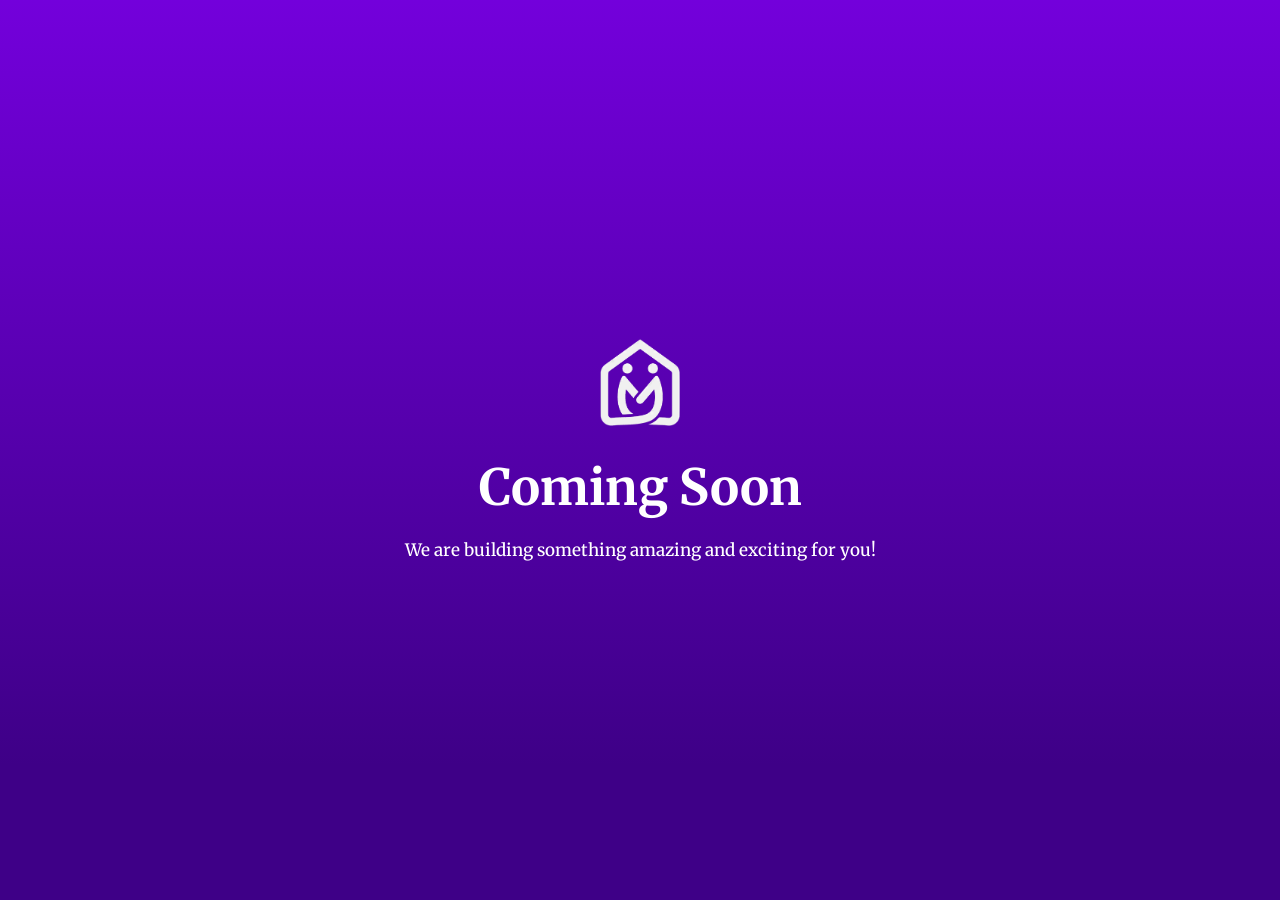
==== index.html @ fd74dfb8 "feat: initial commit" ====
<!DOCTYPE html>
<html lang="en">
  <head>
    <meta charset="UTF-8" />
    <meta name="viewport" content="width=device-width, initial-scale=1.0" />
    <title>KeeWe</title>
    <link rel="preconnect" href="https://fonts.googleapis.com" />
    <link rel="preconnect" href="https://fonts.gstatic.com" crossorigin />
    <link
      href="https://fonts.googleapis.com/css2?family=Merriweather:ital,wght@0,300;0,400;0,700;0,900;1,300;1,400;1,700;1,900&display=swap"
      rel="stylesheet"
    />
    <style>
      html,
      body {
        margin: 0;
        padding: 0;
      }
      img {
        max-width: 100%;
      }
      h1,
      h2,
      h3,
      h4,
      h5,
      h6 {
        font-family: "Merriweather", serif;
        font-weight: 700;
        font-style: normal;
        margin: 0;
        padding: 0;
      }
      p {
        font-family: "Merriweather", serif;
        font-weight: 500;
        font-style: normal;
        margin: 0;
        padding: 0;
        font-size: 17px;
      }
      .container {
        height: 100vh;
        width: 100%;
        justify-content: center;
        align-items: center;
        display: flex;
        color: #fff;
        background: rgb(122, 0, 230);
        background: rgb(122, 0, 230);
        background: linear-gradient(
          180deg,
          rgba(122, 0, 230, 1) -11%,
          rgba(62, 0, 135, 1) 85%
        );
      }
      .inner {
        justify-content: center;
        align-items: center;
        display: flex;
        flex-direction: column;
      }

      .logo {
        display: flex;
        align-items: center;
        width: 80px;
        margin-bottom: 10px;
      }

      .headline {
        font-size: 50px;
        padding-top: 20px;
        padding-bottom: 20px;
      }
    </style>
  </head>
  <body>
    <div class="container">
      <div class="inner">
        <div class="logo">
          <img src="logo.png" alt="KeeWe" />
        </div>
        <h3 class="headline">Coming Soon</h3>
        <p class="intro">
          We are building something amazing and exciting for you!
        </p>
      </div>
    </div>
  </body>
</html>
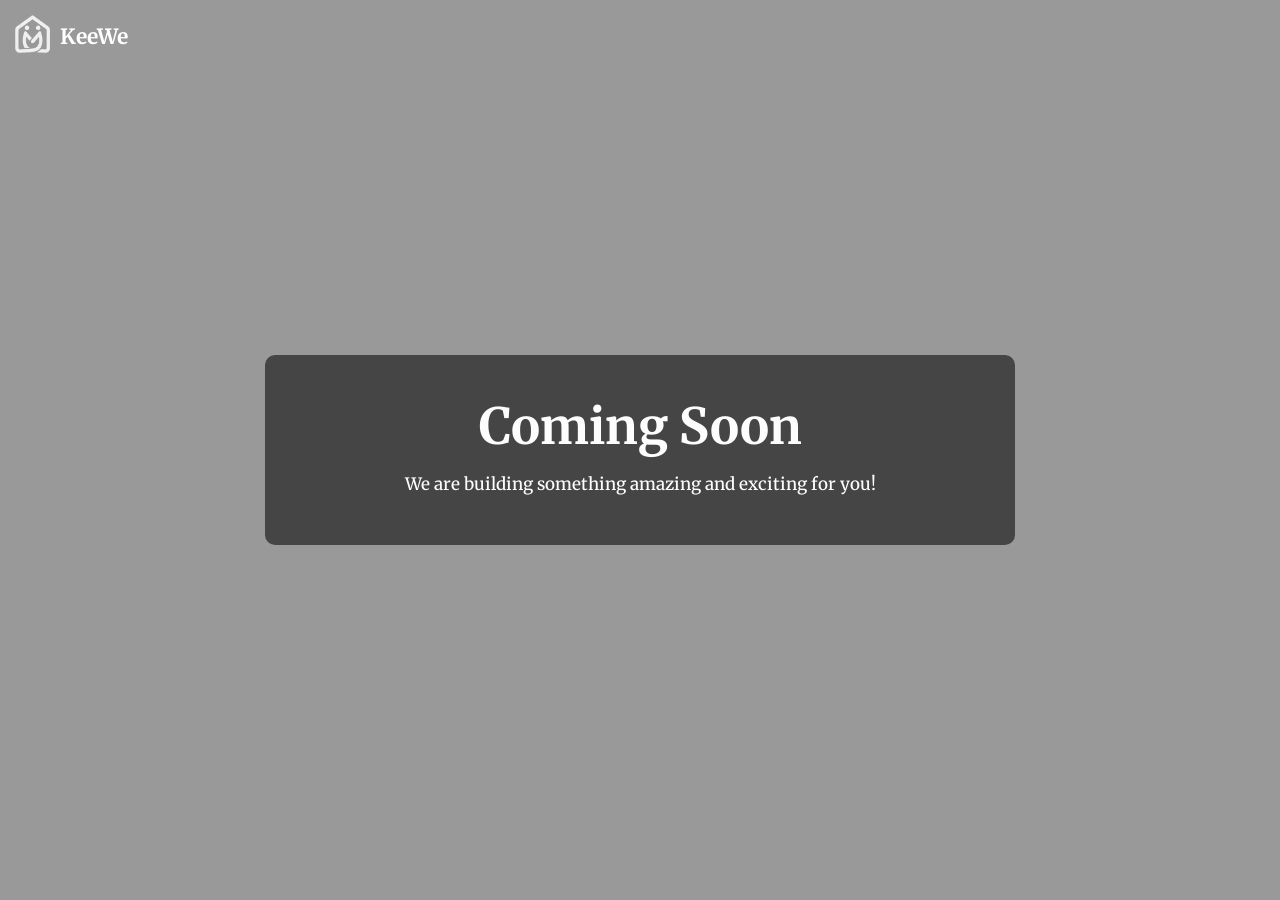
==== commit a34dc71d: "feat: add background" ====
--- a/index.html
+++ b/index.html
@@ -4,6 +4,7 @@
     <meta charset="UTF-8" />
     <meta name="viewport" content="width=device-width, initial-scale=1.0" />
     <title>KeeWe</title>
+    <link rel="shortcut icon" type="image/x-icon" href="./assets/favicon.ico" />
     <link rel="preconnect" href="https://fonts.googleapis.com" />
     <link rel="preconnect" href="https://fonts.gstatic.com" crossorigin />
     <link
@@ -11,6 +12,11 @@
       rel="stylesheet"
     />
     <style>
+      *,
+      *::after,
+      *::before {
+        box-sizing: border-box;
+      }
       html,
       body {
         margin: 0;
@@ -35,57 +41,121 @@
         font-family: "Merriweather", serif;
         font-weight: 500;
         font-style: normal;
-        margin: 0;
+        margin: 10px 0;
         padding: 0;
         font-size: 17px;
       }
+      .bg-video-container,
+      .bg-overlay {
+        position: fixed;
+        right: 0;
+        bottom: 0;
+        min-width: 100%;
+        min-height: 100%;
+        width: auto;
+        height: auto;
+        z-index: -1;
+        overflow: hidden;
+      }
+      .bg-overlay {
+        z-index: 1;
+        background-color: rgba(0, 0, 0, 0.4);
+      }
+      .bg-video {
+        position: absolute;
+        left: 50%;
+        top: 50%;
+        transform: translate(-50%, -50%);
+        right: 0;
+        bottom: 0;
+        min-width: 100%;
+        min-height: 100%;
+        width: auto;
+        height: auto;
+      }
+      .content {
+        position: absolute;
+        top: 50%;
+        left: 50%;
+        transform: translate(-50%, -50%);
+        color: #fdfdfd;
+        z-index: 2;
+        text-align: center;
+        background-color: rgba(0, 0, 0, 0.55);
+        border-radius: 10px;
+        width: 750px;
+        max-width: 90%;
+        padding: 20px;
+      }
+      .headline {
+        font-size: 50px;
+        margin-bottom: 15px;
+      }
+      .intro {
+        text-align: center;
+      }
+
+      .header {
+        position: relative;
+        z-index: 9999;
+        padding: 15px;
+        max-width: 1280px;
+        margin: 0 auto;
+      }
+
       .container {
-        height: 100vh;
-        width: 100%;
+        display: flex;
         justify-content: center;
-        align-items: center;
-        display: flex;
-        color: #fff;
-        background: rgb(122, 0, 230);
-        background: rgb(122, 0, 230);
-        background: linear-gradient(
-          180deg,
-          rgba(122, 0, 230, 1) -11%,
-          rgba(62, 0, 135, 1) 85%
-        );
-      }
-      .inner {
-        justify-content: center;
-        align-items: center;
-        display: flex;
-        flex-direction: column;
       }
 
       .logo {
         display: flex;
         align-items: center;
-        width: 80px;
-        margin-bottom: 10px;
       }
 
-      .headline {
-        font-size: 50px;
-        padding-top: 20px;
-        padding-bottom: 20px;
+      .logo-img {
+        width: 35px;
+      }
+
+      .logo-txt {
+        color: #fff;
+        padding: 5px 0 0 10px;
+        font-size: 21px;
+      }
+
+      @media screen and (min-width: 992px) {
+        .container {
+          justify-content: flex-start;
+        }
+
+        .content {
+          padding-top: 40px;
+          padding-bottom: 40px;
+        }
       }
     </style>
   </head>
   <body>
-    <div class="container">
-      <div class="inner">
+    <div class="bg-video-container">
+      <video autoplay muted loop class="bg-video">
+        <source src="./assets/bgvideo.mp4" type="video/mp4" />
+        Your browser does not support the video tag.
+      </video>
+    </div>
+    <div class="bg-overlay"></div>
+    <header class="header">
+      <div class="container">
         <div class="logo">
-          <img src="logo.png" alt="KeeWe" />
+          <img src="./assets/logo.png" alt="KeeWe" class="logo-img" />
+          <h2 class="logo-txt">KeeWe</h2>
         </div>
-        <h3 class="headline">Coming Soon</h3>
-        <p class="intro">
-          We are building something amazing and exciting for you!
-        </p>
       </div>
+    </header>
+    <div class="content">
+      <h3 class="headline">Coming Soon</h3>
+      <p class="intro">
+        We are building something amazing and exciting for you!
+      </p>
     </div>
   </body>
 </html>
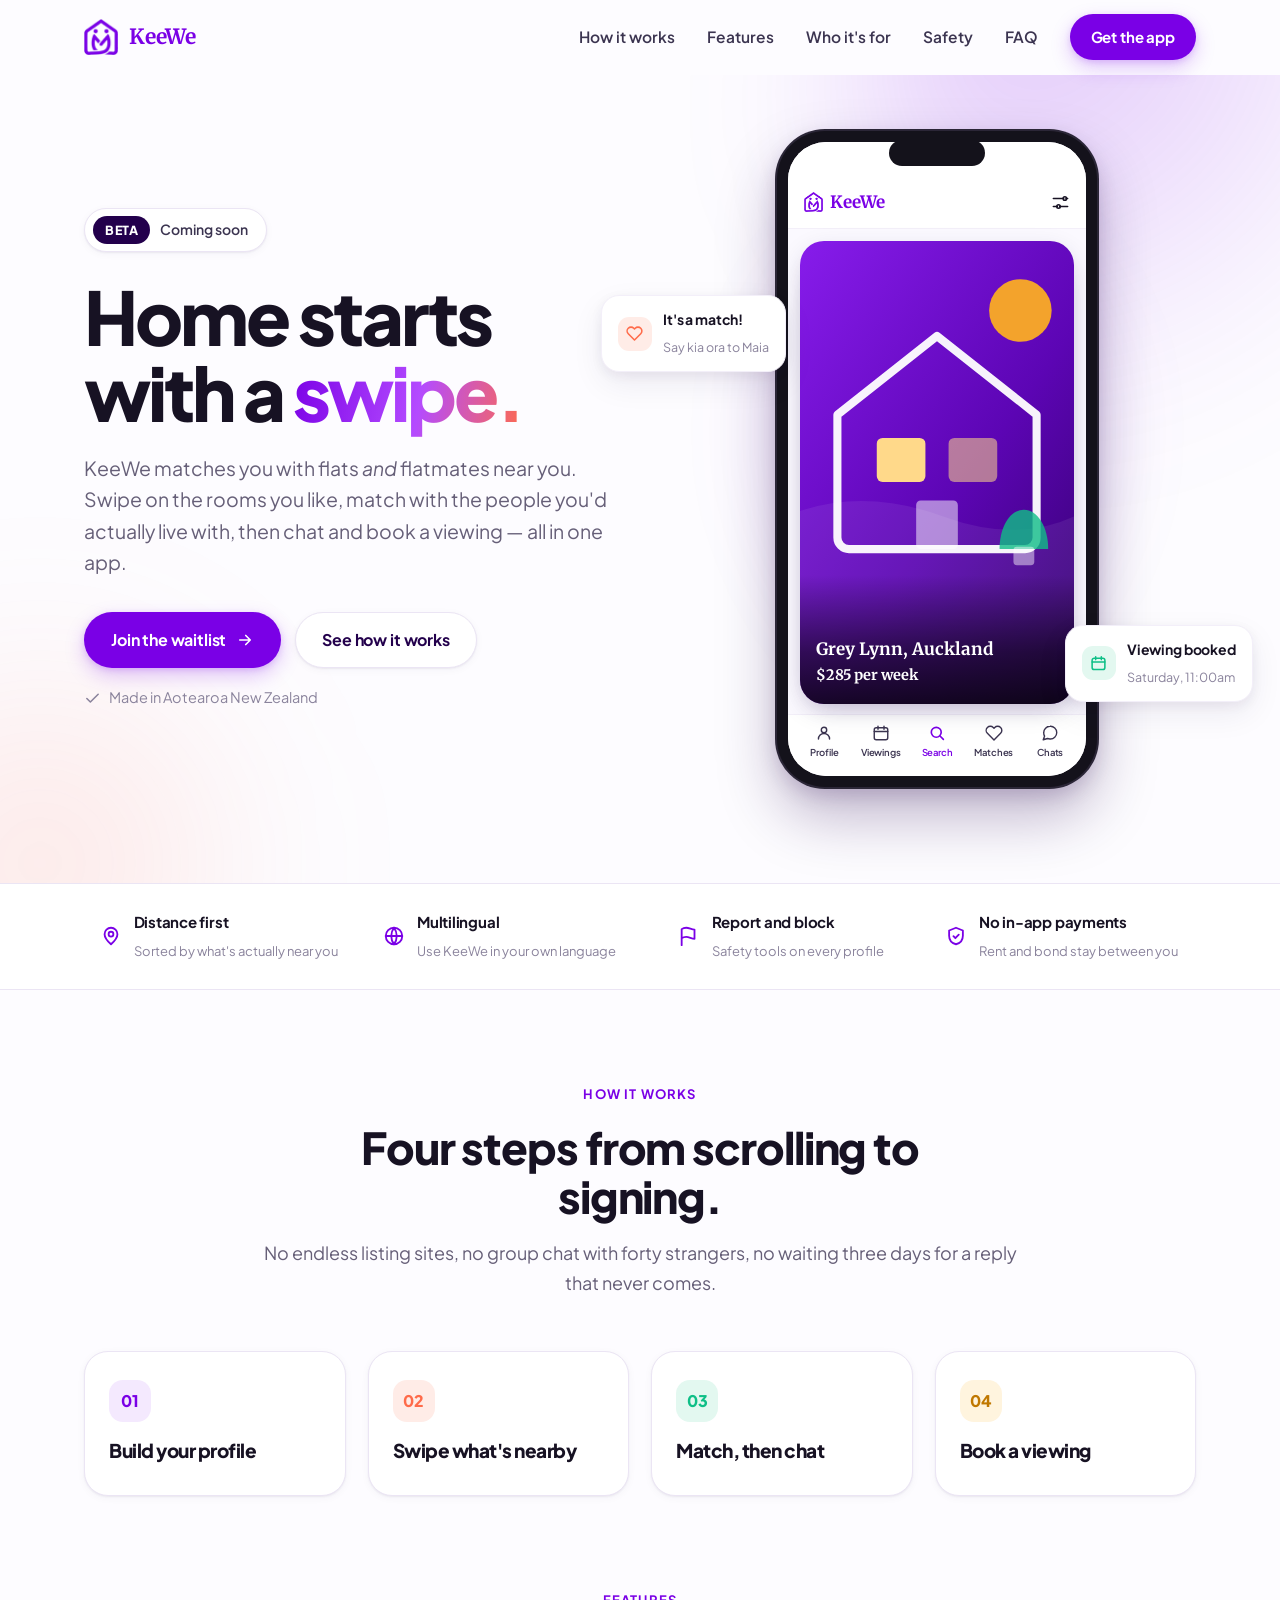
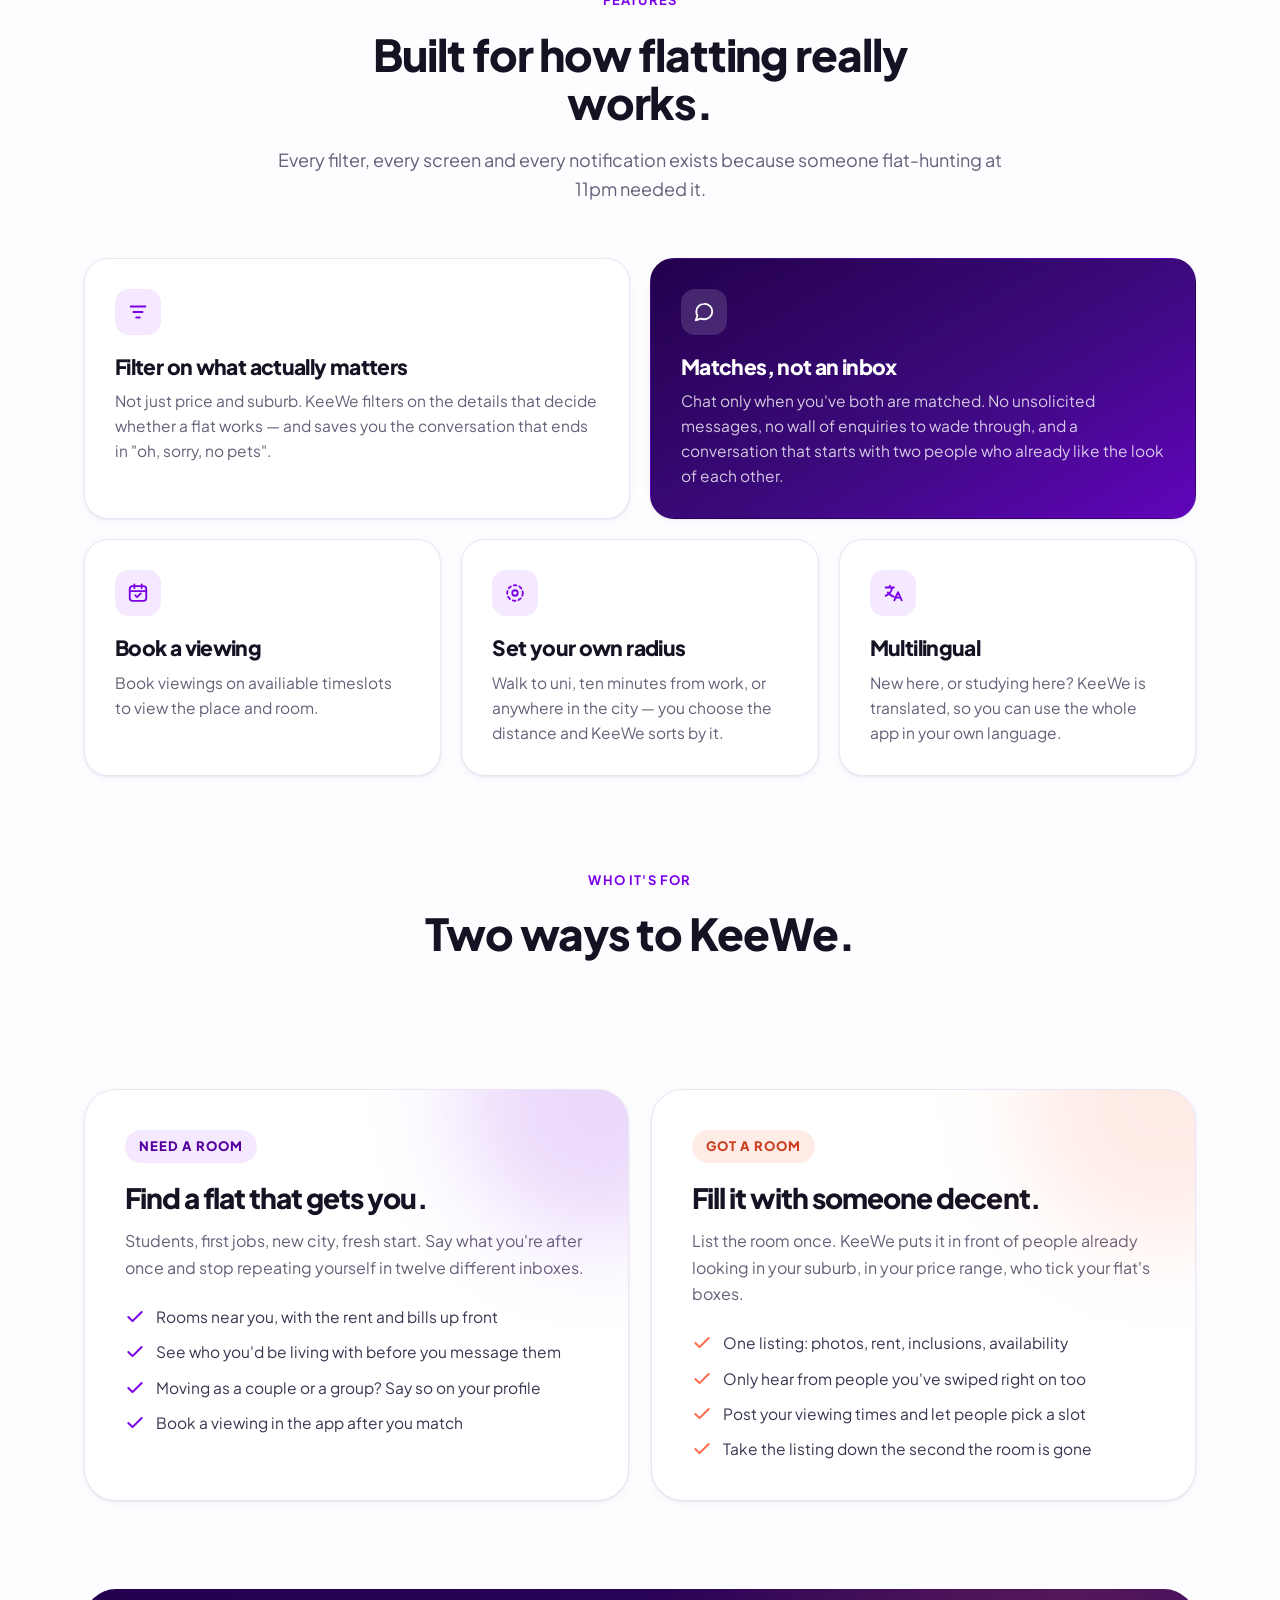
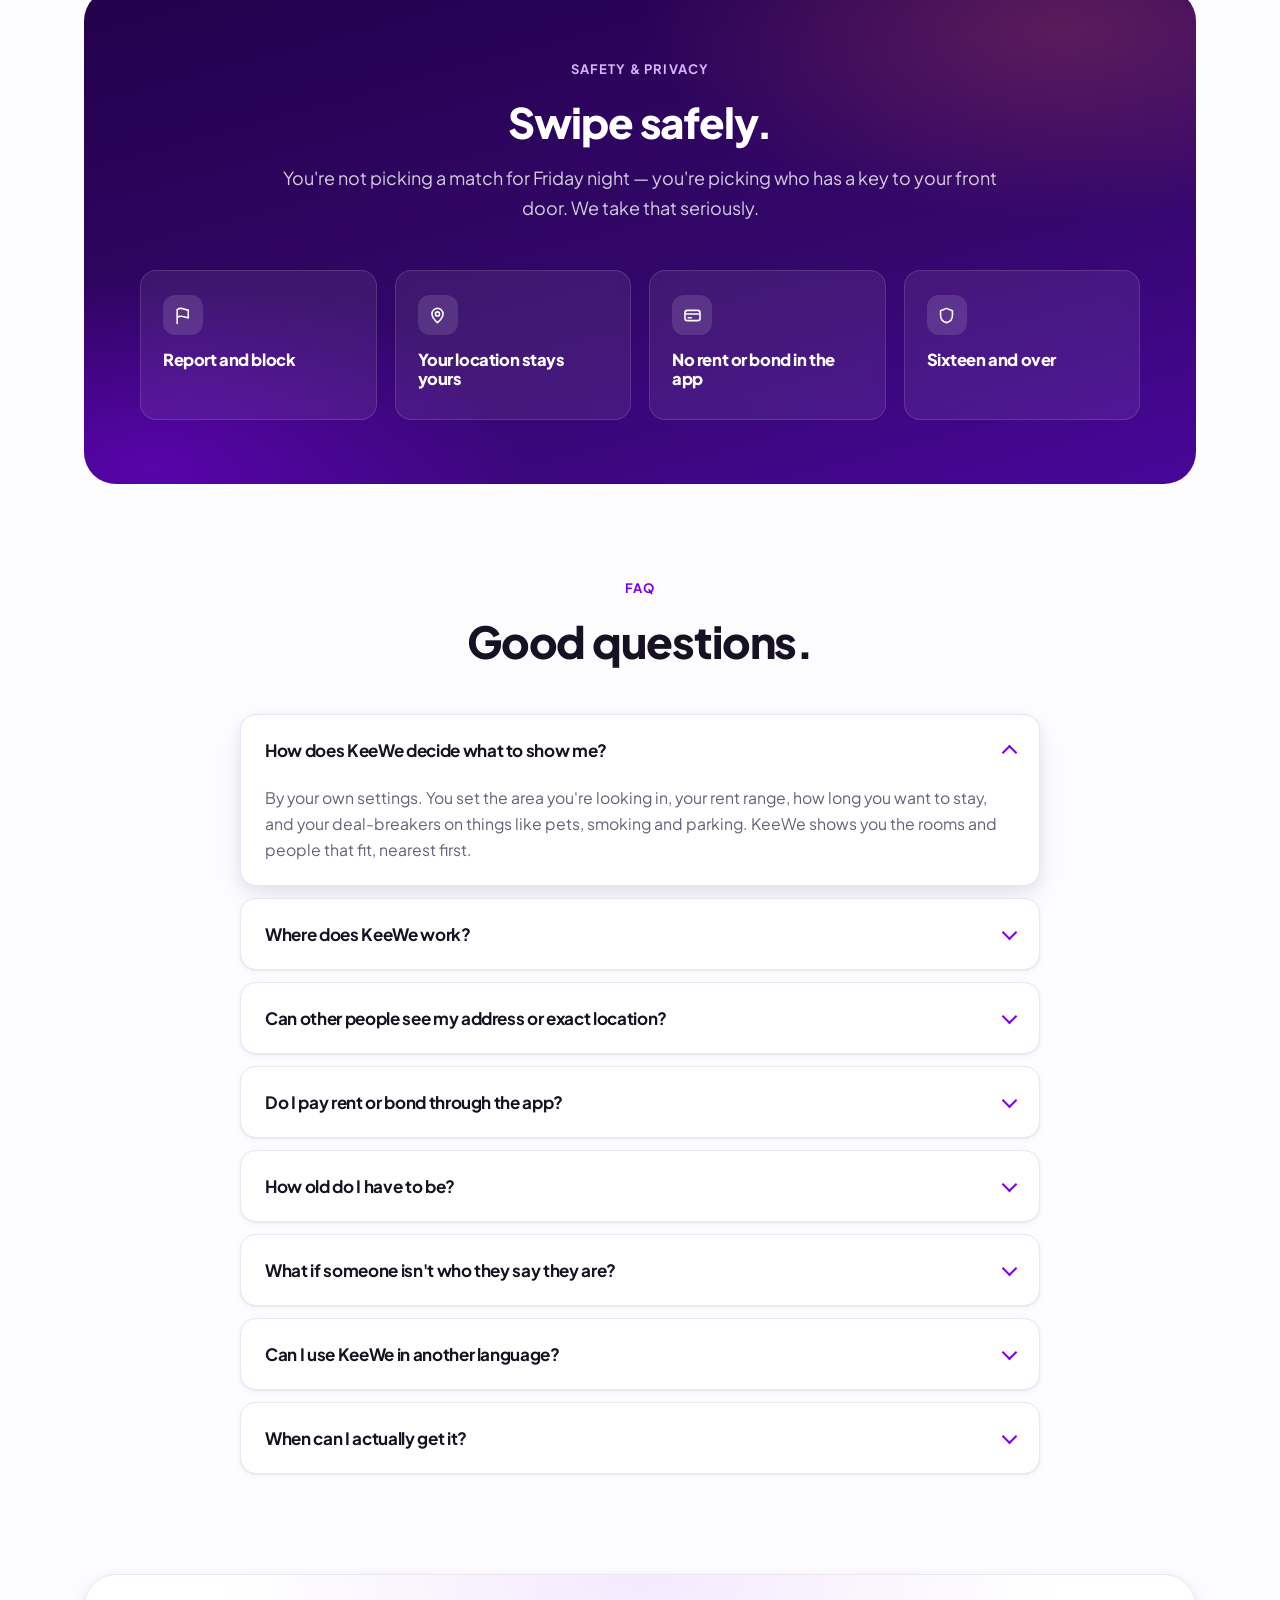
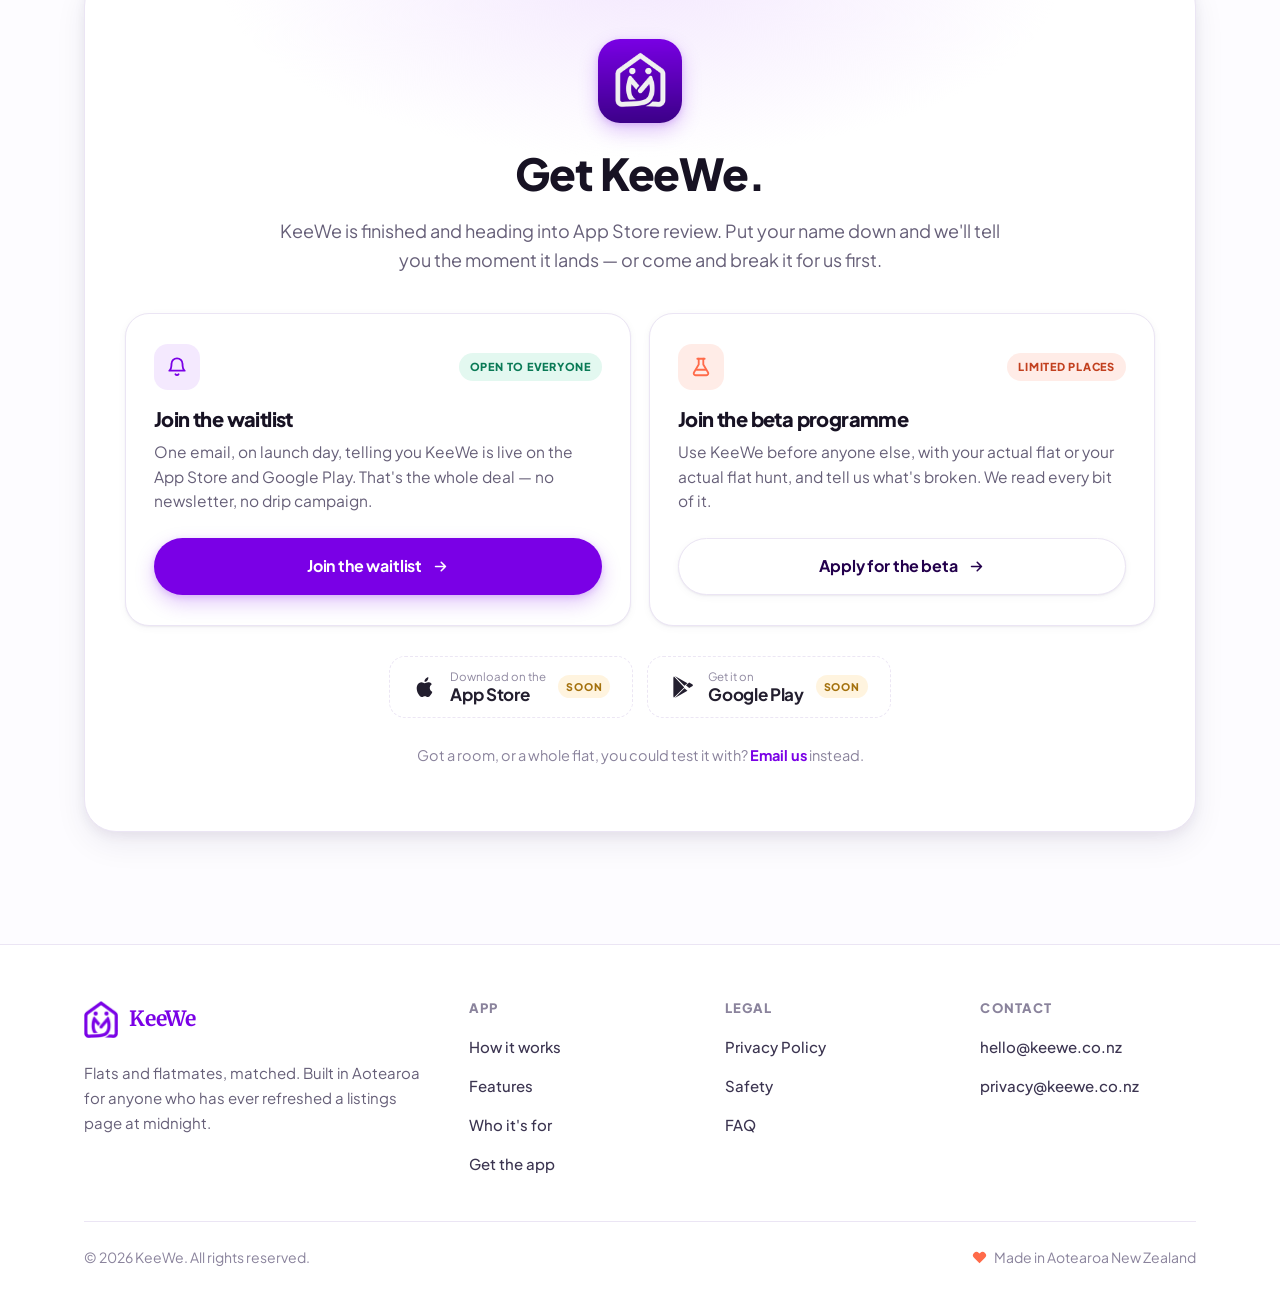
==== commit 1c36b9e2: "feat: add pages" ====
--- a/index.html
+++ b/index.html
@@ -2,160 +2,769 @@
 <html lang="en">
   <head>
     <meta charset="UTF-8" />
-    <meta name="viewport" content="width=device-width, initial-scale=1.0" />
-    <title>KeeWe</title>
+    <meta name="viewport" content="width=device-width, initial-scale=1" />
+    <title>KeeWe — Find your flat and your flatmates</title>
+    <meta
+      name="description"
+      content="KeeWe matches you with flats and flatmates near you in Aotearoa. Swipe on rooms and people, match, chat and book a viewing — all in one app."
+    />
+    <meta name="theme-color" content="#7a00e6" />
+    <link rel="canonical" href="https://www.keewe.co.nz/" />
+
+    <!-- ==========================================================
+         LINKS TO SWAP WHEN THE APP GOES LIVE
+         1. Waitlist form — search this file for  WAITLIST-FORM
+         2. Beta form     — search this file for  BETA-FORM
+         3. App Store     — search this file for  APPSTORE-LINK
+         4. Google Play   — search this file for  PLAYSTORE-LINK
+         ========================================================== -->
+
+    <meta property="og:type" content="website" />
+    <meta property="og:site_name" content="KeeWe" />
+    <meta property="og:title" content="KeeWe — Find your flat and your flatmates" />
+    <meta
+      property="og:description"
+      content="Swipe on rooms and people near you, match, chat and book a viewing. Flatting, without the group-chat chaos."
+    />
+    <meta property="og:url" content="https://www.keewe.co.nz/" />
+    <meta property="og:image" content="https://www.keewe.co.nz/assets/app-icon.png" />
+    <meta name="twitter:card" content="summary_large_image" />
+
     <link rel="shortcut icon" type="image/x-icon" href="./assets/favicon.ico" />
+    <link rel="apple-touch-icon" href="./assets/app-icon.png" />
+
     <link rel="preconnect" href="https://fonts.googleapis.com" />
     <link rel="preconnect" href="https://fonts.gstatic.com" crossorigin />
     <link
-      href="https://fonts.googleapis.com/css2?family=Merriweather:ital,wght@0,300;0,400;0,700;0,900;1,300;1,400;1,700;1,900&display=swap"
+      href="https://fonts.googleapis.com/css2?family=Merriweather:wght@700&family=Plus+Jakarta+Sans:wght@400;500;600;700;800&display=swap"
       rel="stylesheet"
     />
-    <style>
-      *,
-      *::after,
-      *::before {
-        box-sizing: border-box;
+    <link rel="stylesheet" href="./assets/site.css" />
+
+    <script type="application/ld+json">
+      {
+        "@context": "https://schema.org",
+        "@type": "MobileApplication",
+        "name": "KeeWe",
+        "applicationCategory": "LifestyleApplication",
+        "operatingSystem": "iOS, Android",
+        "url": "https://www.keewe.co.nz/",
+        "description": "KeeWe matches you with flats and flatmates near you in Aotearoa. Swipe on rooms and people, match, chat and book a viewing."
       }
-      html,
-      body {
-        margin: 0;
-        padding: 0;
-      }
-      img {
-        max-width: 100%;
-      }
-      h1,
-      h2,
-      h3,
-      h4,
-      h5,
-      h6 {
-        font-family: "Merriweather", serif;
-        font-weight: 700;
-        font-style: normal;
-        margin: 0;
-        padding: 0;
-      }
-      p {
-        font-family: "Merriweather", serif;
-        font-weight: 500;
-        font-style: normal;
-        margin: 10px 0;
-        padding: 0;
-        font-size: 17px;
-      }
-      .bg-video-container,
-      .bg-overlay {
-        position: fixed;
-        right: 0;
-        bottom: 0;
-        min-width: 100%;
-        min-height: 100%;
-        width: auto;
-        height: auto;
-        z-index: -1;
-        overflow: hidden;
-      }
-      .bg-overlay {
-        z-index: 1;
-        background-color: rgba(0, 0, 0, 0.4);
-      }
-      .bg-video {
-        position: absolute;
-        left: 50%;
-        top: 50%;
-        transform: translate(-50%, -50%);
-        right: 0;
-        bottom: 0;
-        min-width: 100%;
-        min-height: 100%;
-        width: auto;
-        height: auto;
-      }
-      .content {
-        position: absolute;
-        top: 50%;
-        left: 50%;
-        transform: translate(-50%, -50%);
-        color: #fdfdfd;
-        z-index: 2;
-        text-align: center;
-        background-color: rgba(0, 0, 0, 0.55);
-        border-radius: 10px;
-        width: 750px;
-        max-width: 90%;
-        padding: 20px;
-      }
-      .headline {
-        font-size: 50px;
-        margin-bottom: 15px;
-      }
-      .intro {
-        text-align: center;
-      }
-
-      .header {
-        position: relative;
-        z-index: 9999;
-        padding: 15px;
-        max-width: 1280px;
-        margin: 0 auto;
-      }
-
-      .container {
-        display: flex;
-        justify-content: center;
-      }
-
-      .logo {
-        display: flex;
-        align-items: center;
-      }
-
-      .logo-img {
-        width: 35px;
-      }
-
-      .logo-txt {
-        color: #fff;
-        padding: 5px 0 0 10px;
-        font-size: 21px;
-      }
-
-      @media screen and (min-width: 992px) {
-        .container {
-          justify-content: flex-start;
-        }
-
-        .content {
-          padding-top: 40px;
-          padding-bottom: 40px;
-        }
-      }
-    </style>
+    </script>
   </head>
+
   <body>
-    <div class="bg-video-container">
-      <video autoplay muted loop class="bg-video">
-        <source src="./assets/bgvideo.mp4" type="video/mp4" />
-        Your browser does not support the video tag.
-      </video>
-    </div>
-    <div class="bg-overlay"></div>
-    <header class="header">
-      <div class="container">
-        <div class="logo">
-          <img src="./assets/logo.png" alt="KeeWe" class="logo-img" />
-          <h2 class="logo-txt">KeeWe</h2>
-        </div>
+    <a class="skip" href="#main">Skip to content</a>
+
+    <!-- ================= header ================= -->
+    <header class="site-header">
+      <div class="wrap nav">
+        <a class="brand" href="./">
+          <img src="./assets/logo-mark.png" alt="" width="34" />
+          KeeWe
+        </a>
+
+        <ul class="nav-links">
+          <li><a href="#how">How it works</a></li>
+          <li><a href="#features">Features</a></li>
+          <li><a href="#who">Who it's for</a></li>
+          <li><a href="#safety">Safety</a></li>
+          <li><a href="#faq">FAQ</a></li>
+        </ul>
+
+        <div class="nav-cta">
+          <a class="btn btn-primary btn-sm" href="#get-the-app">Get the app</a>
+        </div>
+
+        <button class="burger" type="button" aria-label="Menu" aria-expanded="false">
+          <span></span>
+        </button>
       </div>
     </header>
-    <div class="content">
-      <h3 class="headline">Coming Soon</h3>
-      <p class="intro">
-        We are building something amazing and exciting for you!
-      </p>
-    </div>
+
+    <main id="main">
+      <!-- ================= hero ================= -->
+      <section class="hero">
+        <div class="wrap hero-grid">
+          <div class="hero-copy">
+            <div class="pill-note reveal">
+              <b>Beta</b>
+              <!-- <span>Now testing across Aotearoa</span> -->
+               <span>Coming soon</span>
+            </div>
+
+            <h1 class="reveal" data-delay="60">
+              Home starts<br />with a <span class="accent">swipe.</span>
+            </h1>
+
+            <p class="hero-sub reveal" data-delay="120">
+              KeeWe matches you with flats <em>and</em> flatmates near you. Swipe on the rooms you
+              like, match with the people you'd actually live with, then chat and book a viewing —
+              all in one app.
+            </p>
+
+            <div class="hero-cta reveal" data-delay="180">
+              <a class="btn btn-primary" href="#get-the-app">
+                Join the waitlist
+                <svg viewBox="0 0 24 24" fill="none" stroke="currentColor" stroke-width="2.2" stroke-linecap="round" stroke-linejoin="round" width="18" height="18" aria-hidden="true"><path d="M5 12h14M13 6l6 6-6 6"/></svg>
+              </a>
+              <a class="btn btn-ghost" href="#how">See how it works</a>
+            </div>
+
+            <p class="hero-fine reveal" data-delay="240">
+              <svg viewBox="0 0 24 24" fill="none" stroke="currentColor" stroke-width="2.2" stroke-linecap="round" stroke-linejoin="round" width="17" height="17" aria-hidden="true"><path d="M20 6 9 17l-5-5"/></svg>
+              Made in Aotearoa New Zealand
+            </p>
+          </div>
+
+          <!-- ---------- phone mockup ---------- -->
+          <div class="phone-stage reveal" data-delay="140">
+            <div class="phone-glow" aria-hidden="true"></div>
+
+            <div class="float-card fc-match" aria-hidden="true">
+              <div class="fc-ico">
+                <svg viewBox="0 0 24 24" fill="none" stroke="currentColor" stroke-width="2.2" stroke-linecap="round" stroke-linejoin="round"><path d="M20.8 4.6a5.5 5.5 0 0 0-7.8 0L12 5.7l-1-1.1a5.5 5.5 0 1 0-7.8 7.8l8.8 8.8 8.8-8.8a5.5 5.5 0 0 0 0-7.8z"/></svg>
+              </div>
+              <div>
+                <strong>It's a match!</strong>
+                <small>Say kia ora to Maia</small>
+              </div>
+            </div>
+
+            <div class="float-card fc-viewing" aria-hidden="true">
+              <div class="fc-ico">
+                <svg viewBox="0 0 24 24" fill="none" stroke="currentColor" stroke-width="2.2" stroke-linecap="round" stroke-linejoin="round"><rect x="3" y="4.5" width="18" height="16" rx="3"/><path d="M8 2.5v4M16 2.5v4M3 10h18"/></svg>
+              </div>
+              <div>
+                <strong>Viewing booked</strong>
+                <small>Saturday, 11:00am</small>
+              </div>
+            </div>
+
+            <div class="phone">
+              <div class="notch" aria-hidden="true"></div>
+              <div class="phone-screen">
+                <div class="app-bar">
+                  <span class="app-title">
+                    <img src="./assets/logo-mark.png" alt="" width="19" />
+                    KeeWe
+                  </span>
+                  <span class="app-bar-action" aria-hidden="true">
+                    <svg viewBox="0 0 24 24" fill="none" stroke="currentColor" stroke-width="2" stroke-linecap="round"><path d="M3 7h13M19 7h2M3 17h5M11 17h10"/><circle cx="17.5" cy="7" r="2.2"/><circle cx="9.5" cy="17" r="2.2"/></svg>
+                  </span>
+                </div>
+
+                <div class="deck">
+                  <!-- card 1 — a room -->
+                  <article class="swipe-card">
+                                          <span class="overlay overlay-yes"><svg viewBox="0 0 24 24" fill="none" stroke="currentColor" stroke-width="2" stroke-linecap="round" stroke-linejoin="round"><path d="M7 21H4.5A1.5 1.5 0 0 1 3 19.5v-8A1.5 1.5 0 0 1 4.5 10H7"/><path d="M7 10.5 12 3a2.4 2.4 0 0 1 2.4 2.4V9h4.3a2 2 0 0 1 2 2.4l-1.3 7A2 2 0 0 1 16.4 20H7z"/></svg>Like</span>
+                      <span class="overlay overlay-no"><svg viewBox="0 0 24 24" fill="none" stroke="currentColor" stroke-width="2" stroke-linecap="round" stroke-linejoin="round"><path d="M17 3h2.5A1.5 1.5 0 0 1 21 4.5v8a1.5 1.5 0 0 1-1.5 1.5H17"/><path d="M17 13.5 12 21a2.4 2.4 0 0 1-2.4-2.4V15H5.3a2 2 0 0 1-2-2.4l1.3-7A2 2 0 0 1 7.6 4H17z"/></svg>Nope</span>
+                    <div class="art">
+                      <svg viewBox="0 0 288 400" preserveAspectRatio="xMidYMid slice" aria-hidden="true">
+                        <defs>
+                          <linearGradient id="g1" x1="0" y1="0" x2="1" y2="1">
+                            <stop offset="0%" stop-color="#8b1ef0"/><stop offset="55%" stop-color="#5c05b4"/><stop offset="100%" stop-color="#2c0060"/>
+                          </linearGradient>
+                        </defs>
+                        <rect width="288" height="400" fill="url(#g1)"/>
+                        <circle cx="216" cy="60" r="27" fill="#ffb020" opacity=".92"/>
+                        <path d="M-10 250 Q62 206 150 238 T300 212V410H-10Z" fill="#ffffff" opacity=".07"/>
+                        <g stroke="#fff" stroke-width="7" fill="none" stroke-linejoin="round" opacity=".95">
+                          <path d="M58 150 144 82l86 68v106a10 10 0 0 1-10 10H68a10 10 0 0 1-10-10z"/>
+                        </g>
+                        <rect x="92" y="170" width="42" height="38" rx="5" fill="#ffd98a"/>
+                        <rect x="154" y="170" width="42" height="38" rx="5" fill="#ffd98a" opacity=".55"/>
+                        <rect x="126" y="224" width="36" height="42" rx="4" fill="#ffffff" opacity=".5"/>
+                        <path d="M198 266c0-19 9-34 21-34s21 15 21 34z" fill="#0fbf87" opacity=".8"/>
+                        <rect x="210" y="264" width="18" height="16" rx="3" fill="#fff" opacity=".45"/>
+                      </svg>
+                      <div class="meta">
+                        <h4>Grey Lynn, Auckland</h4>
+                        <p class="price">$285 per week</p>
+                      </div>
+                    </div>
+                  </article>
+
+                  <!-- card 2 — a flatmate -->
+                  <article class="swipe-card">
+                                          <span class="overlay overlay-yes"><svg viewBox="0 0 24 24" fill="none" stroke="currentColor" stroke-width="2" stroke-linecap="round" stroke-linejoin="round"><path d="M7 21H4.5A1.5 1.5 0 0 1 3 19.5v-8A1.5 1.5 0 0 1 4.5 10H7"/><path d="M7 10.5 12 3a2.4 2.4 0 0 1 2.4 2.4V9h4.3a2 2 0 0 1 2 2.4l-1.3 7A2 2 0 0 1 16.4 20H7z"/></svg>Like</span>
+                      <span class="overlay overlay-no"><svg viewBox="0 0 24 24" fill="none" stroke="currentColor" stroke-width="2" stroke-linecap="round" stroke-linejoin="round"><path d="M17 3h2.5A1.5 1.5 0 0 1 21 4.5v8a1.5 1.5 0 0 1-1.5 1.5H17"/><path d="M17 13.5 12 21a2.4 2.4 0 0 1-2.4-2.4V15H5.3a2 2 0 0 1-2-2.4l1.3-7A2 2 0 0 1 7.6 4H17z"/></svg>Nope</span>
+                    <div class="art">
+                      <svg viewBox="0 0 288 400" preserveAspectRatio="xMidYMid slice" aria-hidden="true">
+                        <defs>
+                          <linearGradient id="g2" x1="0" y1="0" x2="1" y2="1">
+                            <stop offset="0%" stop-color="#ff8a5c"/><stop offset="60%" stop-color="#f2543d"/><stop offset="100%" stop-color="#7a00e6"/>
+                          </linearGradient>
+                        </defs>
+                        <rect width="288" height="400" fill="url(#g2)"/>
+                        <circle cx="144" cy="150" r="86" fill="#fff" opacity=".13"/>
+                        <circle cx="144" cy="148" r="52" fill="#ffe4d2"/>
+                        <path d="M92 148a52 52 0 0 1 104 0c0-42-22-58-52-58s-52 16-52 58z" fill="#2c1a3a"/>
+                        <circle cx="128" cy="150" r="4.6" fill="#2c1a3a"/><circle cx="162" cy="150" r="4.6" fill="#2c1a3a"/>
+                        <path d="M132 170q13 11 26 0" stroke="#2c1a3a" stroke-width="4.6" fill="none" stroke-linecap="round"/>
+                        <path d="M56 400v-16c0-48 40-88 88-88s88 40 88 88v16z" fill="#fff" opacity=".9"/>
+                      </svg>
+                      <div class="meta">
+                        <h4>Maia, 24</h4>
+                        <p class="price">Looking in Te Aro, Wellington</p>
+                      </div>
+                    </div>
+                  </article>
+
+                  <!-- card 3 — a room -->
+                  <article class="swipe-card">
+                                          <span class="overlay overlay-yes"><svg viewBox="0 0 24 24" fill="none" stroke="currentColor" stroke-width="2" stroke-linecap="round" stroke-linejoin="round"><path d="M7 21H4.5A1.5 1.5 0 0 1 3 19.5v-8A1.5 1.5 0 0 1 4.5 10H7"/><path d="M7 10.5 12 3a2.4 2.4 0 0 1 2.4 2.4V9h4.3a2 2 0 0 1 2 2.4l-1.3 7A2 2 0 0 1 16.4 20H7z"/></svg>Like</span>
+                      <span class="overlay overlay-no"><svg viewBox="0 0 24 24" fill="none" stroke="currentColor" stroke-width="2" stroke-linecap="round" stroke-linejoin="round"><path d="M17 3h2.5A1.5 1.5 0 0 1 21 4.5v8a1.5 1.5 0 0 1-1.5 1.5H17"/><path d="M17 13.5 12 21a2.4 2.4 0 0 1-2.4-2.4V15H5.3a2 2 0 0 1-2-2.4l1.3-7A2 2 0 0 1 7.6 4H17z"/></svg>Nope</span>
+                    <div class="art">
+                      <svg viewBox="0 0 288 400" preserveAspectRatio="xMidYMid slice" aria-hidden="true">
+                        <defs>
+                          <linearGradient id="g3" x1="0" y1="0" x2="1" y2="1">
+                            <stop offset="0%" stop-color="#19d6a0"/><stop offset="55%" stop-color="#0f9fbf"/><stop offset="100%" stop-color="#23004c"/>
+                          </linearGradient>
+                        </defs>
+                        <rect width="288" height="400" fill="url(#g3)"/>
+                        <path d="M-10 248 Q70 204 152 238 T300 206V410H-10Z" fill="#ffffff" opacity=".08"/>
+                        <g fill="none" stroke="#fff" stroke-width="7" stroke-linejoin="round" opacity=".95">
+                          <path d="M48 142v114a10 10 0 0 0 10 10h172a10 10 0 0 0 10-10V142"/>
+                          <path d="M34 146 144 68l110 78"/>
+                        </g>
+                        <rect x="76" y="166" width="40" height="38" rx="5" fill="#ffd98a"/>
+                        <rect x="172" y="166" width="40" height="38" rx="5" fill="#ffd98a" opacity=".55"/>
+                        <rect x="126" y="216" width="36" height="50" rx="5" fill="#fff" opacity=".55"/>
+                        <circle cx="222" cy="58" r="9" fill="#fff" opacity=".55"/>
+                        <circle cx="198" cy="40" r="5.5" fill="#fff" opacity=".38"/>
+                      </svg>
+                      <div class="meta">
+                        <h4>Riccarton, Christchurch</h4>
+                        <p class="price">$230 per week</p>
+                      </div>
+                    </div>
+                  </article>
+                </div>
+
+                <div class="tabbar" aria-hidden="true">
+                  <span class="tab">
+                    <svg viewBox="0 0 24 24" fill="none" stroke="currentColor" stroke-width="1.9" stroke-linecap="round" stroke-linejoin="round"><circle cx="12" cy="8" r="3.6"/><path d="M4.6 20a7.4 7.4 0 0 1 14.8 0"/></svg>
+                    <em>Profile</em>
+                  </span>
+                  <span class="tab">
+                    <svg viewBox="0 0 24 24" fill="none" stroke="currentColor" stroke-width="1.9" stroke-linecap="round" stroke-linejoin="round"><rect x="3" y="5" width="18" height="16" rx="2.6"/><path d="M8 3v4M16 3v4M3 10h18"/></svg>
+                    <em>Viewings</em>
+                  </span>
+                  <span class="tab is-on">
+                    <svg viewBox="0 0 24 24" fill="none" stroke="currentColor" stroke-width="2.2" stroke-linecap="round"><circle cx="11" cy="11" r="6.6"/><path d="m16 16 4.5 4.5"/></svg>
+                    <em>Search</em>
+                  </span>
+                  <span class="tab">
+                    <svg viewBox="0 0 24 24" fill="none" stroke="currentColor" stroke-width="1.9" stroke-linecap="round" stroke-linejoin="round"><path d="M20.8 4.6a5.5 5.5 0 0 0-7.8 0L12 5.7l-1-1.1a5.5 5.5 0 1 0-7.8 7.8l8.8 8.8 8.8-8.8a5.5 5.5 0 0 0 0-7.8z"/></svg>
+                    <em>Matches</em>
+                  </span>
+                  <span class="tab">
+                    <svg viewBox="0 0 24 24" fill="none" stroke="currentColor" stroke-width="1.9" stroke-linecap="round" stroke-linejoin="round"><path d="M21 11.5a8.4 8.4 0 0 1-9 8.4 9.4 9.4 0 0 1-3.3-.6L3 21l1.8-4.9A8.2 8.2 0 0 1 3.6 11.5 8.4 8.4 0 0 1 12 3.1a8.4 8.4 0 0 1 9 8.4z"/></svg>
+                    <em>Chats</em>
+                  </span>
+                </div>
+              </div>
+            </div>
+          </div>
+        </div>
+      </section>
+
+      <!-- ================= trust strip ================= -->
+      <section class="trust">
+        <div class="wrap trust-row">
+          <div class="trust-item reveal">
+            <svg viewBox="0 0 24 24" fill="none" stroke="currentColor" stroke-width="2" stroke-linecap="round" stroke-linejoin="round" aria-hidden="true"><path d="M12 21s7-6.3 7-11a7 7 0 1 0-14 0c0 4.7 7 11 7 11z"/><circle cx="12" cy="10" r="2.6"/></svg>
+            <div><strong>Distance first</strong><small>Sorted by what's actually near you</small></div>
+          </div>
+          <div class="trust-item reveal" data-delay="80">
+            <svg viewBox="0 0 24 24" fill="none" stroke="currentColor" stroke-width="2" stroke-linecap="round" stroke-linejoin="round" aria-hidden="true"><circle cx="12" cy="12" r="9"/><path d="M3 12h18M12 3a15 15 0 0 1 0 18 15 15 0 0 1 0-18z"/></svg>
+            <div><strong>Multilingual</strong><small>Use KeeWe in your own language</small></div>
+          </div>
+          <div class="trust-item reveal" data-delay="160">
+            <svg viewBox="0 0 24 24" fill="none" stroke="currentColor" stroke-width="2" stroke-linecap="round" stroke-linejoin="round" aria-hidden="true"><path d="M4 22V4.5S6 3 9 3s6 2 9 2v10c-3 0-6-2-9-2s-5 1.5-5 1.5"/></svg>
+            <div><strong>Report and block</strong><small>Safety tools on every profile</small></div>
+          </div>
+          <div class="trust-item reveal" data-delay="240">
+            <svg viewBox="0 0 24 24" fill="none" stroke="currentColor" stroke-width="2" stroke-linecap="round" stroke-linejoin="round" aria-hidden="true"><path d="M12 3l7.5 3v5.6c0 4.6-3.1 8.2-7.5 9.4-4.4-1.2-7.5-4.8-7.5-9.4V6z"/><path d="M9.2 12.2 11.3 14.4 15 10.6"/></svg>
+            <div><strong>No in-app payments</strong><small>Rent and bond stay between you</small></div>
+          </div>
+        </div>
+      </section>
+
+      <!-- ================= how it works ================= -->
+      <section class="section-pad" id="how">
+        <div class="wrap">
+          <div class="head-center">
+            <span class="eyebrow reveal">How it works</span>
+            <h2 class="h-sec reveal" data-delay="60">Four steps from scrolling to signing.</h2>
+            <p class="sub reveal" data-delay="120">
+              No endless listing sites, no group chat with forty strangers, no waiting three days for
+              a reply that never comes.
+            </p>
+          </div>
+
+          <div class="steps">
+            <article class="step reveal">
+              <div class="step-n">01</div>
+              <h3>Build your profile</h3>
+            </article>
+            <article class="step reveal" data-delay="90">
+              <div class="step-n">02</div>
+              <h3>Swipe what's nearby</h3>
+            </article>
+            <article class="step reveal" data-delay="180">
+              <div class="step-n">03</div>
+              <h3>Match, then chat</h3>
+            </article>
+            <article class="step reveal" data-delay="270">
+              <div class="step-n">04</div>
+              <h3>Book a viewing</h3>
+            </article>
+          </div>
+        </div>
+      </section>
+
+      <!-- ================= features ================= -->
+      <section class="section-pad" id="features" style="padding-top: 0">
+        <div class="wrap">
+          <div class="head-center">
+            <span class="eyebrow reveal">Features</span>
+            <h2 class="h-sec reveal" data-delay="60">Built for how flatting really works.</h2>
+            <p class="sub reveal" data-delay="120">
+              Every filter, every screen and every notification exists because someone flat-hunting
+              at 11pm needed it.
+            </p>
+          </div>
+
+          <div class="bento">
+            <article class="card b-wide reveal">
+              <div class="card-ico">
+                <svg viewBox="0 0 24 24" fill="none" stroke="currentColor" stroke-width="2" stroke-linecap="round" stroke-linejoin="round" aria-hidden="true"><path d="M4 6h16M7 12h10M10 18h4"/></svg>
+              </div>
+              <h3>Filter on what actually matters</h3>
+              <p>
+                Not just price and suburb. KeeWe filters on the details that decide whether a flat
+                works — and saves you the conversation that ends in "oh, sorry, no pets".
+              </p>
+            </article>
+
+            <article class="card card-dark b-half reveal" data-delay="90">
+              <div class="card-ico">
+                <svg viewBox="0 0 24 24" fill="none" stroke="currentColor" stroke-width="2" stroke-linecap="round" stroke-linejoin="round" aria-hidden="true"><path d="M21 11.5a8.4 8.4 0 0 1-9 8.4 9.4 9.4 0 0 1-3.3-.6L3 21l1.8-4.9A8.2 8.2 0 0 1 3.6 11.5 8.4 8.4 0 0 1 12 3.1a8.4 8.4 0 0 1 9 8.4z"/></svg>
+              </div>
+              <h3>Matches, not an inbox</h3>
+              <p>
+                Chat only when you've both are matched. No unsolicited messages,
+                no wall of enquiries to wade through, and a conversation that starts with two people
+                who already like the look of each other.
+              </p>
+            </article>
+
+            <article class="card b-third reveal">
+              <div class="card-ico">
+                <svg viewBox="0 0 24 24" fill="none" stroke="currentColor" stroke-width="2" stroke-linecap="round" stroke-linejoin="round" aria-hidden="true"><rect x="3" y="4.5" width="18" height="16" rx="3"/><path d="M8 2.5v4M16 2.5v4M3 10h18"/><path d="M9 14.5l2 2 4-4"/></svg>
+              </div>
+              <h3>Book a viewing</h3>
+              <p>
+                Book viewings on availiable timeslots to view the place and room.
+              </p>
+            </article>
+
+            <article class="card b-third reveal" data-delay="90">
+              <div class="card-ico">
+                <svg viewBox="0 0 24 24" fill="none" stroke="currentColor" stroke-width="2" stroke-linecap="round" stroke-linejoin="round" aria-hidden="true"><circle cx="12" cy="12" r="3"/><circle cx="12" cy="12" r="8.5" stroke-dasharray="3 3.4"/></svg>
+              </div>
+              <h3>Set your own radius</h3>
+              <p>
+                Walk to uni, ten minutes from work, or anywhere in the city — you choose the
+                distance and KeeWe sorts by it.
+              </p>
+            </article>
+
+            <article class="card b-third reveal" data-delay="180">
+              <div class="card-ico">
+                <svg viewBox="0 0 24 24" fill="none" stroke="currentColor" stroke-width="2" stroke-linecap="round" stroke-linejoin="round" aria-hidden="true"><path d="M4 6h9M8.5 4v2M11 6c0 4-3.4 8-7 9M6.2 11.4C8 13.6 10.6 15.4 13 16.2"/><path d="M13.5 20l4-9 4 9M15 17h5"/></svg>
+              </div>
+              <h3>Multilingual</h3>
+              <p>
+                New here, or studying here? KeeWe is translated, so you can use the whole app in
+                your own language.
+              </p>
+            </article>
+          </div>
+        </div>
+      </section>
+
+      <!-- ================= who it's for ================= -->
+      <section class="section-pad" id="who" style="padding-top: 0">
+        <div class="wrap">
+          <div class="head-center">
+            <span class="eyebrow reveal">Who it's for</span>
+            <h2 class="h-sec reveal" data-delay="60">Two ways to KeeWe.</h2>
+            <p class="sub reveal" data-delay="120">
+              Whether you need a room or you need to fill one, it's the same swipe — and the same
+              match.
+            </p>
+          </div>
+
+          <div class="split">
+            <article class="side side-a reveal">
+              <span class="tag">Need a room</span>
+              <h3>Find a flat that gets you.</h3>
+              <p>
+                Students, first jobs, new city, fresh start. Say what you're after once and stop
+                repeating yourself in twelve different inboxes.
+              </p>
+              <ul class="ticks">
+                <li>
+                  <svg viewBox="0 0 24 24" fill="none" stroke="currentColor" stroke-width="2.4" stroke-linecap="round" stroke-linejoin="round"><path d="M20 6 9 17l-5-5"/></svg>
+                  Rooms near you, with the rent and bills up front
+                </li>
+                <li>
+                  <svg viewBox="0 0 24 24" fill="none" stroke="currentColor" stroke-width="2.4" stroke-linecap="round" stroke-linejoin="round"><path d="M20 6 9 17l-5-5"/></svg>
+                  See who you'd be living with before you message them
+                </li>
+                <li>
+                  <svg viewBox="0 0 24 24" fill="none" stroke="currentColor" stroke-width="2.4" stroke-linecap="round" stroke-linejoin="round"><path d="M20 6 9 17l-5-5"/></svg>
+                  Moving as a couple or a group? Say so on your profile
+                </li>
+                <li>
+                  <svg viewBox="0 0 24 24" fill="none" stroke="currentColor" stroke-width="2.4" stroke-linecap="round" stroke-linejoin="round"><path d="M20 6 9 17l-5-5"/></svg>
+                  Book a viewing in the app after you match
+                </li>
+              </ul>
+            </article>
+
+            <article class="side side-b reveal" data-delay="120">
+              <span class="tag">Got a room</span>
+              <h3>Fill it with someone decent.</h3>
+              <p>
+                List the room once. KeeWe puts it in front of people already looking in your suburb,
+                in your price range, who tick your flat's boxes.
+              </p>
+              <ul class="ticks">
+                <li>
+                  <svg viewBox="0 0 24 24" fill="none" stroke="currentColor" stroke-width="2.4" stroke-linecap="round" stroke-linejoin="round"><path d="M20 6 9 17l-5-5"/></svg>
+                  One listing: photos, rent, inclusions, availability
+                </li>
+                <li>
+                  <svg viewBox="0 0 24 24" fill="none" stroke="currentColor" stroke-width="2.4" stroke-linecap="round" stroke-linejoin="round"><path d="M20 6 9 17l-5-5"/></svg>
+                  Only hear from people you've swiped right on too
+                </li>
+                <li>
+                  <svg viewBox="0 0 24 24" fill="none" stroke="currentColor" stroke-width="2.4" stroke-linecap="round" stroke-linejoin="round"><path d="M20 6 9 17l-5-5"/></svg>
+                  Post your viewing times and let people pick a slot
+                </li>
+                <li>
+                  <svg viewBox="0 0 24 24" fill="none" stroke="currentColor" stroke-width="2.4" stroke-linecap="round" stroke-linejoin="round"><path d="M20 6 9 17l-5-5"/></svg>
+                  Take the listing down the second the room is gone
+                </li>
+              </ul>
+            </article>
+          </div>
+        </div>
+      </section>
+
+      <!-- ================= safety ================= -->
+      <section class="section-pad" id="safety" style="padding-top: 0">
+        <div class="wrap">
+          <div class="safety reveal">
+            <div class="head-center">
+              <span class="eyebrow">Safety &amp; privacy</span>
+              <h2>Swipe safely.</h2>
+              <p class="sub">
+                You're not picking a match for Friday night — you're picking who has a key to your
+                front door. We take that seriously.
+              </p>
+            </div>
+
+            <div class="safe-grid">
+              <article class="safe-item">
+                <div class="si-ico">
+                  <svg viewBox="0 0 24 24" fill="none" stroke="currentColor" stroke-width="2" stroke-linecap="round" stroke-linejoin="round" aria-hidden="true"><path d="M4 22V4.5S6 3 9 3s6 2 9 2v10c-3 0-6-2-9-2s-5 1.5-5 1.5"/></svg>
+                </div>
+                <h4>Report and block</h4>
+              </article>
+
+              <article class="safe-item">
+                <div class="si-ico">
+                  <svg viewBox="0 0 24 24" fill="none" stroke="currentColor" stroke-width="2" stroke-linecap="round" stroke-linejoin="round" aria-hidden="true"><path d="M12 21s7-6.3 7-11a7 7 0 1 0-14 0c0 4.7 7 11 7 11z"/><circle cx="12" cy="10" r="2.6"/></svg>
+                </div>
+                <h4>Your location stays yours</h4>
+              </article>
+
+              <article class="safe-item">
+                <div class="si-ico">
+                  <svg viewBox="0 0 24 24" fill="none" stroke="currentColor" stroke-width="2" stroke-linecap="round" stroke-linejoin="round" aria-hidden="true"><rect x="2.5" y="5.5" width="19" height="13" rx="3"/><path d="M2.5 10h19"/><path d="M6.5 14.8h4"/></svg>
+                </div>
+                <h4>No rent or bond in the app</h4>
+              </article>
+
+              <article class="safe-item">
+                <div class="si-ico">
+                  <svg viewBox="0 0 24 24" fill="none" stroke="currentColor" stroke-width="2" stroke-linecap="round" stroke-linejoin="round" aria-hidden="true"><path d="M12 3l7.5 3v5.6c0 4.6-3.1 8.2-7.5 9.4-4.4-1.2-7.5-4.8-7.5-9.4V6z"/></svg>
+                </div>
+                <h4>Sixteen and over</h4>
+              </article>
+            </div>
+          </div>
+        </div>
+      </section>
+
+      <!-- ================= FAQ ================= -->
+      <section class="section-pad" id="faq" style="padding-top: 0">
+        <div class="wrap">
+          <div class="head-center">
+            <span class="eyebrow reveal">FAQ</span>
+            <h2 class="h-sec reveal" data-delay="60">Good questions.</h2>
+          </div>
+
+          <div class="faq reveal" data-delay="120">
+            <details open>
+              <summary>How does KeeWe decide what to show me?</summary>
+              <div class="answer">
+                <p>
+                  By your own settings. You set the area you're looking in, your rent range, how
+                  long you want to stay, and your deal-breakers on things like pets, smoking and
+                  parking. KeeWe shows you the rooms and people that fit, nearest first.
+                </p>
+              </div>
+            </details>
+
+            <details>
+              <summary>Where does KeeWe work?</summary>
+              <div class="answer">
+                <p>
+                  Curretly KeeWe is built for Aotearoa, New Zealand — Auckland, Wellington, Christchurch,
+                  Dunedin, Hamilton and everywhere in between. Because everything is sorted by
+                  distance from you, the app is at its best where there are flats to find.
+                </p>
+              </div>
+            </details>
+
+            <details>
+              <summary>Can other people see my address or exact location?</summary>
+              <div class="answer">
+                <p>
+                  No. Your device's coordinates are used to work out which listings fall inside the
+                  area you're searching, and that's all. They're never shown to another user.
+                </p>
+                <p>
+                  If you list a room, the property address is part of that listing — that one is
+                  your call, and you can take the listing down whenever you like.
+                </p>
+              </div>
+            </details>
+
+            <details>
+              <summary>Do I pay rent or bond through the app?</summary>
+              <div class="answer">
+                <p>
+                  No. KeeWe introduces people; the tenancy itself is between you and the landlord or
+                  head tenant, exactly as it would be otherwise. Rent and bond are never collected
+                  or held by KeeWe.
+                </p>
+              </div>
+            </details>
+
+            <details>
+              <summary>How old do I have to be?</summary>
+              <div class="answer">
+                <p>
+                  Sixteen. That's the minimum age for both the app and our terms, and it lines up
+                  with the age at which you can be a party to a residential tenancy in New Zealand.
+                </p>
+              </div>
+            </details>
+
+            <details>
+              <summary>What if someone isn't who they say they are?</summary>
+              <div class="answer">
+                <p>
+                  Report them. Every profile and every chat has a report option, and blocking takes
+                  effect immediately — they disappear from your deck and can't message you again.
+                </p>
+                <p>
+                  Reports are read by a real person and assessed against our terms. We never tell
+                  the reported user who made the report.
+                </p>
+              </div>
+            </details>
+
+            <details>
+              <summary>Can I use KeeWe in another language?</summary>
+              <div class="answer">
+                <p>
+                  Yes. KeeWe is multilingual — pick your language in Settings and the whole app
+                  follows, from the search filters to your listing.
+                </p>
+              </div>
+            </details>
+
+            <details>
+              <summary>When can I actually get it?</summary>
+              <div class="answer">
+                <p>
+                  KeeWe is built and heading into App Store review. Join the waitlist below and we'll
+                  email you the moment it's live — nothing else, no newsletter.
+                </p>
+                <p>
+                  If you'd rather not wait, the beta programme opens first. We're after a small group
+                  of real flats and real flat-hunters to use KeeWe properly and tell us what breaks.
+                </p>
+              </div>
+            </details>
+          </div>
+        </div>
+      </section>
+
+      <!-- ================= download ================= -->
+      <section class="section-pad" id="get-the-app" style="padding-top: 0">
+        <div class="wrap">
+          <div class="download reveal">
+            <img class="dl-icon" src="./assets/app-icon.png" alt="The KeeWe app icon" width="84" height="84" />
+            <h2>Get KeeWe.</h2>
+            <p class="sub">
+              KeeWe is finished and heading into App Store review. Put your name down and we'll tell
+              you the moment it lands — or come and break it for us first.
+            </p>
+
+            <div class="join-grid">
+              <article class="join-card">
+                <div class="jc-top">
+                  <div class="jc-ico">
+                    <svg viewBox="0 0 24 24" fill="none" stroke="currentColor" stroke-width="2" stroke-linecap="round" stroke-linejoin="round" aria-hidden="true"><path d="M18 8.5a6 6 0 1 0-12 0c0 6-2.4 7.5-2.4 7.5h16.8S18 14.5 18 8.5z"/><path d="M13.7 20a2 2 0 0 1-3.4 0"/></svg>
+                  </div>
+                  <span class="jc-tag is-open">Open to everyone</span>
+                </div>
+                <h3>Join the waitlist</h3>
+                <p>
+                  One email, on launch day, telling you KeeWe is live on the App Store and Google
+                  Play. That's the whole deal — no newsletter, no drip campaign.
+                </p>
+                <!-- WAITLIST-FORM — replace href with your Google Form link -->
+                <a
+                  class="btn btn-primary"
+                  href="https://forms.gle/dG5GLDD6kXpuAwjV9"
+                  target="_blank"
+                  rel="noopener"
+                >
+                  Join the waitlist
+                  <svg viewBox="0 0 24 24" fill="none" stroke="currentColor" stroke-width="2.2" stroke-linecap="round" stroke-linejoin="round" width="17" height="17" aria-hidden="true"><path d="M5 12h14M13 6l6 6-6 6"/></svg>
+                </a>
+              </article>
+
+              <article class="join-card is-beta">
+                <div class="jc-top">
+                  <div class="jc-ico">
+                    <svg viewBox="0 0 24 24" fill="none" stroke="currentColor" stroke-width="2" stroke-linecap="round" stroke-linejoin="round" aria-hidden="true"><path d="M9.5 3v6.2L4.3 18a2 2 0 0 0 1.7 3h12a2 2 0 0 0 1.7-3l-5.2-8.8V3"/><path d="M8 3h8M7.2 15h9.6"/></svg>
+                  </div>
+                  <span class="jc-tag">Limited places</span>
+                </div>
+                <h3>Join the beta programme</h3>
+                <p>
+                  Use KeeWe before anyone else, with your actual flat or your actual flat hunt, and
+                  tell us what's broken. We read every bit of it.
+                </p>
+                <!-- BETA-FORM — replace href with your Google Form link -->
+                <a
+                  class="btn btn-ghost"
+                  href="https://forms.gle/KN6CyrmuACdSKK7y9"
+                  target="_blank"
+                  rel="noopener"
+                >
+                  Apply for the beta
+                  <svg viewBox="0 0 24 24" fill="none" stroke="currentColor" stroke-width="2.2" stroke-linecap="round" stroke-linejoin="round" width="17" height="17" aria-hidden="true"><path d="M5 12h14M13 6l6 6-6 6"/></svg>
+                </a>
+              </article>
+            </div>
+
+            <div class="store-row">
+              <!-- APPSTORE-LINK — swap this block for a real <a href="..."> when the app is live -->
+              <span class="store-badge is-soon">
+                <svg viewBox="0 0 24 24" fill="currentColor" aria-hidden="true"><path d="M16.4 12.8c0-2.2 1.8-3.3 1.9-3.4-1-1.5-2.6-1.7-3.2-1.7-1.4-.1-2.7.8-3.4.8-.7 0-1.8-.8-2.9-.8-1.5 0-2.9.9-3.7 2.2-1.6 2.7-.4 6.8 1.1 9 .8 1.1 1.6 2.3 2.8 2.3 1.1 0 1.5-.7 2.9-.7 1.3 0 1.7.7 2.9.7 1.2 0 2-1.1 2.7-2.2.9-1.2 1.2-2.5 1.2-2.5s-2.3-.9-2.3-3.7zM14.2 5.9c.6-.8 1-1.8.9-2.9-.9 0-2 .6-2.6 1.4-.6.7-1.1 1.7-.9 2.8 1 .1 2-.5 2.6-1.3z"/></svg>
+                <span>
+                  <small>Download on the</small>
+                  <strong>App Store</strong>
+                </span>
+                <span class="soon-tag">Soon</span>
+              </span>
+
+              <!-- PLAYSTORE-LINK — swap this block for a real <a href="..."> when the app is live -->
+              <span class="store-badge is-soon">
+                <svg viewBox="0 0 24 24" fill="currentColor" aria-hidden="true"><path d="M3.6 2.3c-.3.3-.5.8-.5 1.4v16.6c0 .6.2 1.1.5 1.4l.1.1 9.3-9.3v-.2L3.7 2.2l-.1.1zm12.5 6.2L4.4 1.8l-.2-.1 9.1 9.1 2.8-2.3zM4.2 22.3l.2-.1 11.7-6.7-2.8-2.3-9.1 9.1zm13.5-9.4 2.8-1.6c.9-.5.9-1.3 0-1.8l-2.8-1.6-3 2.5 3 2.5z"/></svg>
+                <span>
+                  <small>Get it on</small>
+                  <strong>Google Play</strong>
+                </span>
+                <span class="soon-tag">Soon</span>
+              </span>
+            </div>
+
+            <p class="beta-note">
+              Got a room, or a whole flat, you could test it with?
+              <a href="mailto:hello@keewe.co.nz?subject=KeeWe%20beta">Email us</a> instead.
+            </p>
+          </div>
+        </div>
+      </section>
+    </main>
+
+    <!-- ================= footer ================= -->
+    <footer class="site-footer">
+      <div class="wrap">
+        <div class="foot-grid">
+          <div class="foot-brand">
+            <a class="brand" href="./">
+              <img src="./assets/logo-mark.png" alt="" width="34" />
+              KeeWe
+            </a>
+            <p>
+              Flats and flatmates, matched. Built in Aotearoa for anyone who has ever refreshed a
+              listings page at midnight.
+            </p>
+          </div>
+
+          <div class="foot-col">
+            <h4>App</h4>
+            <ul>
+              <li><a href="#how">How it works</a></li>
+              <li><a href="#features">Features</a></li>
+              <li><a href="#who">Who it's for</a></li>
+              <li><a href="#get-the-app">Get the app</a></li>
+            </ul>
+          </div>
+
+          <div class="foot-col">
+            <h4>Legal</h4>
+            <ul>
+              <li><a href="./privacy-policy.html">Privacy Policy</a></li>
+              <li><a href="#safety">Safety</a></li>
+              <li><a href="#faq">FAQ</a></li>
+            </ul>
+          </div>
+
+          <div class="foot-col">
+            <h4>Contact</h4>
+            <ul>
+              <li><a href="mailto:hello@keewe.co.nz">hello@keewe.co.nz</a></li>
+              <li><a href="mailto:privacy@keewe.co.nz">privacy@keewe.co.nz</a></li>
+            </ul>
+          </div>
+        </div>
+
+        <div class="foot-bottom">
+          <span>© <span data-year>2026</span> KeeWe. All rights reserved.</span>
+          <span class="made">
+            <svg viewBox="0 0 24 24" fill="currentColor" width="15" height="15" aria-hidden="true"><path d="M20.8 4.6a5.5 5.5 0 0 0-7.8 0L12 5.7l-1-1.1a5.5 5.5 0 1 0-7.8 7.8l8.8 8.8 8.8-8.8a5.5 5.5 0 0 0 0-7.8z"/></svg>
+            Made in Aotearoa New Zealand
+          </span>
+        </div>
+      </div>
+    </footer>
+
+    <script src="./assets/site.js" defer></script>
   </body>
 </html>
--- a/assets/site.css
+++ b/assets/site.css
@@ -0,0 +1,1287 @@
+/* ==========================================================================
+   KeeWe — shared site styles
+   Brand palette taken from the app's light theme (src/theme/light/colors.ts)
+   ========================================================================== */
+
+:root {
+  --brand: #7a00e6;
+  --brand-600: #6a00c9;
+  --brand-700: #5400a0;
+  --brand-ink: #23004c;
+  --brand-tint: #f4e9fe;
+  --brand-tint-2: #ede0fd;
+
+  --coral: #ff6b4a;
+  --coral-tint: #ffece7;
+  --mint: #0fbf87;
+  --mint-tint: #e3f8f0;
+  --sun: #ffb020;
+  --sun-tint: #fff4de;
+
+  --ink: #171223;
+  --ink-2: #3b3450;
+  --muted: #665f78;
+  --muted-2: #8a839c;
+  --line: #ebe5f4;
+  --line-2: #f3eff9;
+  --paper: #ffffff;
+  --page: #fdfcff;
+
+  --shadow-sm: 0 1px 2px rgba(35, 0, 76, .06), 0 2px 8px rgba(35, 0, 76, .04);
+  --shadow-md: 0 4px 12px rgba(35, 0, 76, .06), 0 12px 32px rgba(35, 0, 76, .07);
+  --shadow-lg: 0 8px 24px rgba(35, 0, 76, .08), 0 32px 64px rgba(35, 0, 76, .12);
+  --shadow-brand: 0 8px 20px rgba(122, 0, 230, .22), 0 2px 6px rgba(122, 0, 230, .16);
+
+  --r-sm: 10px;
+  --r-md: 16px;
+  --r-lg: 24px;
+  --r-xl: 32px;
+  --r-pill: 999px;
+
+  --wrap: 1160px;
+  --gutter: 24px;
+
+  --font: "Plus Jakarta Sans", -apple-system, BlinkMacSystemFont, "Segoe UI", Roboto, Helvetica, Arial, sans-serif;
+  --font-brand: "Merriweather", Georgia, "Times New Roman", serif;
+
+  color-scheme: light;
+}
+
+*, *::before, *::after { box-sizing: border-box; }
+
+html {
+  overflow-x: hidden;
+  -webkit-text-size-adjust: 100%;
+  scroll-behavior: smooth;
+  scroll-padding-top: 90px;
+}
+
+body {
+  margin: 0;
+  background: var(--page);
+  color: var(--ink);
+  font-family: var(--font);
+  font-size: 17px;
+  line-height: 1.65;
+  font-weight: 400;
+  -webkit-font-smoothing: antialiased;
+  -moz-osx-font-smoothing: grayscale;
+  overflow-x: hidden;
+}
+
+img { max-width: 100%; display: block; }
+a { color: var(--brand); text-decoration: none; }
+a:hover { color: var(--brand-700); }
+
+h1, h2, h3, h4 {
+  margin: 0;
+  font-weight: 800;
+  line-height: 1.1;
+  letter-spacing: -0.025em;
+  color: var(--ink);
+}
+p { margin: 0; }
+
+::selection { background: var(--brand-tint-2); color: var(--brand-ink); }
+
+:focus-visible {
+  outline: 3px solid var(--brand);
+  outline-offset: 3px;
+  border-radius: 6px;
+}
+
+.skip {
+  position: absolute;
+  left: -9999px;
+  top: 12px;
+  z-index: 200;
+  background: var(--brand);
+  color: #fff;
+  padding: 10px 18px;
+  border-radius: var(--r-pill);
+  font-weight: 700;
+}
+.skip:focus { left: 12px; color: #fff; }
+
+/* ---------- layout ---------- */
+
+.wrap {
+  width: 100%;
+  max-width: var(--wrap);
+  margin-inline: auto;
+  padding-inline: var(--gutter);
+}
+
+section { position: relative; }
+
+.section-pad { padding-block: 88px; }
+
+.eyebrow {
+  display: inline-flex;
+  align-items: center;
+  gap: 8px;
+  font-size: 13px;
+  font-weight: 700;
+  letter-spacing: .09em;
+  text-transform: uppercase;
+  color: var(--brand);
+  margin-bottom: 18px;
+}
+.eyebrow::before {
+  content: "";
+  width: 22px;
+  height: 2px;
+  border-radius: 2px;
+  background: currentColor;
+}
+
+.h-sec {
+  font-size: clamp(30px, 4.4vw, 44px);
+  max-width: 20ch;
+}
+.sub {
+  margin-top: 18px;
+  font-size: 18px;
+  color: var(--muted);
+  max-width: 58ch;
+}
+
+.head-center { text-align: center; }
+.head-center .h-sec { margin-inline: auto; }
+.head-center .sub { margin-inline: auto; }
+.head-center .eyebrow::before { display: none; }
+
+/* ---------- buttons ---------- */
+
+.btn {
+  display: inline-flex;
+  align-items: center;
+  justify-content: center;
+  gap: 10px;
+  border: 0;
+  cursor: pointer;
+  font-family: inherit;
+  font-size: 16px;
+  font-weight: 700;
+  letter-spacing: -0.01em;
+  padding: 14px 26px;
+  border-radius: var(--r-pill);
+  transition: transform .18s ease, box-shadow .18s ease, background .18s ease, color .18s ease, border-color .18s ease;
+  white-space: nowrap;
+}
+.btn:active { transform: translateY(1px); }
+
+.btn-primary {
+  background: var(--brand);
+  color: #fff;
+  border: 1.5px solid transparent;
+  box-shadow: var(--shadow-brand);
+}
+.btn-primary:hover {
+  background: var(--brand-600);
+  color: #fff;
+  transform: translateY(-2px);
+  box-shadow: 0 12px 28px rgba(122, 0, 230, .28);
+}
+
+.btn-ghost {
+  background: var(--paper);
+  color: var(--brand-ink);
+  border: 1.5px solid var(--line);
+  box-shadow: var(--shadow-sm);
+}
+.btn-ghost:hover {
+  color: var(--brand-ink);
+  border-color: var(--brand-tint-2);
+  background: var(--brand-tint);
+  transform: translateY(-2px);
+}
+
+.btn-sm { padding: 10px 20px; font-size: 15px; }
+
+.btn-on-dark {
+  background: #fff;
+  color: var(--brand-ink);
+  box-shadow: 0 10px 26px rgba(0, 0, 0, .22);
+}
+.btn-on-dark:hover { background: #fff; color: var(--brand-700); transform: translateY(-2px); }
+
+.btn-outline-light {
+  background: rgba(255, 255, 255, .08);
+  color: #fff;
+  border: 1.5px solid rgba(255, 255, 255, .35);
+  backdrop-filter: blur(6px);
+}
+.btn-outline-light:hover { background: rgba(255, 255, 255, .16); color: #fff; transform: translateY(-2px); }
+
+/* ---------- header ---------- */
+
+.site-header {
+  position: sticky;
+  top: 0;
+  z-index: 100;
+  background: rgba(253, 252, 255, .82);
+  backdrop-filter: saturate(160%) blur(14px);
+  -webkit-backdrop-filter: saturate(160%) blur(14px);
+  border-bottom: 1px solid transparent;
+  transition: border-color .25s ease, box-shadow .25s ease, background .25s ease;
+}
+.site-header.is-stuck {
+  border-bottom-color: var(--line);
+  box-shadow: 0 6px 24px rgba(35, 0, 76, .05);
+}
+.nav {
+  display: flex;
+  align-items: center;
+  gap: 18px;
+  height: 74px;
+}
+.brand {
+  display: inline-flex;
+  align-items: center;
+  gap: 11px;
+  color: var(--brand);
+  font-family: var(--font-brand);
+  font-weight: 700;
+  font-size: 21px;
+  letter-spacing: -0.01em;
+  margin-right: auto;
+}
+.brand:hover { color: var(--brand-700); }
+.brand img { width: 34px; height: auto; }
+
+.nav-links {
+  display: flex;
+  align-items: center;
+  gap: 4px;
+  list-style: none;
+  margin: 0;
+  padding: 0;
+}
+.nav-links a {
+  display: block;
+  padding: 9px 14px;
+  border-radius: var(--r-pill);
+  color: var(--ink-2);
+  font-size: 15.5px;
+  font-weight: 600;
+  transition: background .18s ease, color .18s ease;
+}
+.nav-links a:hover { background: var(--brand-tint); color: var(--brand-700); }
+
+.nav-cta { display: inline-flex; gap: 10px; }
+
+.burger {
+  display: none;
+  width: 44px;
+  height: 44px;
+  border-radius: 12px;
+  border: 1.5px solid var(--line);
+  background: var(--paper);
+  cursor: pointer;
+  padding: 0;
+  place-items: center;
+}
+.burger span {
+  display: block;
+  width: 18px;
+  height: 2px;
+  border-radius: 2px;
+  background: var(--ink);
+  position: relative;
+  transition: transform .22s ease, opacity .22s ease;
+}
+.burger span::before, .burger span::after {
+  content: "";
+  position: absolute;
+  left: 0;
+  width: 18px;
+  height: 2px;
+  border-radius: 2px;
+  background: var(--ink);
+  transition: transform .22s ease;
+}
+.burger span::before { top: -6px; }
+.burger span::after { top: 6px; }
+.burger[aria-expanded="true"] span { transform: rotate(45deg); }
+.burger[aria-expanded="true"] span::before { transform: translateY(6px) rotate(-90deg); }
+.burger[aria-expanded="true"] span::after { opacity: 0; }
+
+/* ---------- hero ---------- */
+
+.hero {
+  position: relative;
+  padding-top: 56px;
+  padding-bottom: 96px;
+  overflow: hidden;
+}
+.hero::before,
+.hero::after {
+  content: "";
+  position: absolute;
+  border-radius: 50%;
+  filter: blur(80px);
+  z-index: 0;
+  pointer-events: none;
+}
+.hero::before {
+  width: 620px; height: 620px;
+  right: -180px; top: -260px;
+  background: radial-gradient(circle at 30% 30%, rgba(122, 0, 230, .22), rgba(122, 0, 230, 0) 70%);
+}
+.hero::after {
+  width: 520px; height: 520px;
+  left: -220px; bottom: -240px;
+  background: radial-gradient(circle at 50% 50%, rgba(255, 107, 74, .16), rgba(255, 107, 74, 0) 70%);
+}
+
+.hero-grid {
+  position: relative;
+  z-index: 1;
+  display: grid;
+  grid-template-columns: minmax(0, 1.02fr) minmax(0, .98fr);
+  gap: 56px;
+  align-items: center;
+}
+
+.pill-note {
+  display: inline-flex;
+  align-items: center;
+  gap: 10px;
+  padding: 7px 8px 7px 8px;
+  border-radius: var(--r-pill);
+  background: var(--paper);
+  border: 1px solid var(--line);
+  box-shadow: var(--shadow-sm);
+  font-size: 14px;
+  font-weight: 600;
+  color: var(--ink-2);
+  margin-bottom: 26px;
+}
+.pill-note b {
+  background: var(--brand-ink);
+  color: #fff;
+  padding: 4px 12px;
+  border-radius: var(--r-pill);
+  font-size: 12.5px;
+  font-weight: 800;
+  letter-spacing: .04em;
+  text-transform: uppercase;
+}
+.pill-note span { padding-right: 10px; }
+
+.hero h1 {
+  font-size: clamp(42px, 6.4vw, 74px);
+  line-height: 1.02;
+  letter-spacing: -0.04em;
+}
+.hero h1 .accent {
+  background: linear-gradient(100deg, var(--brand) 0%, #b44bff 55%, var(--coral) 100%);
+  -webkit-background-clip: text;
+  background-clip: text;
+  color: transparent;
+}
+.hero-sub {
+  margin-top: 24px;
+  font-size: 19.5px;
+  line-height: 1.6;
+  color: var(--muted);
+  max-width: 50ch;
+}
+.hero-cta {
+  margin-top: 34px;
+  display: flex;
+  flex-wrap: wrap;
+  gap: 14px;
+  align-items: center;
+}
+.hero-fine {
+  margin-top: 18px;
+  font-size: 14.5px;
+  color: var(--muted-2);
+  display: flex;
+  align-items: center;
+  gap: 8px;
+}
+
+/* ---------- phone mockup ---------- */
+
+.phone-stage {
+  position: relative;
+  display: grid;
+  place-items: center;
+  min-height: 620px;
+}
+.phone-glow {
+  position: absolute;
+  inset: 8% 6%;
+  border-radius: 50%;
+  background: radial-gradient(ellipse at 50% 45%, rgba(122, 0, 230, .18), rgba(122, 0, 230, 0) 68%);
+  filter: blur(30px);
+}
+.phone {
+  position: relative;
+  width: 320px;
+  aspect-ratio: 320 / 656;
+  background: #14121b;
+  border-radius: 48px;
+  padding: 11px;
+  box-shadow:
+    0 0 0 2px #2b2637,
+    0 30px 60px rgba(35, 0, 76, .28),
+    0 8px 20px rgba(35, 0, 76, .16);
+}
+.phone-screen {
+  text-align: left;
+  position: relative;
+  width: 100%;
+  height: 100%;
+  border-radius: 38px;
+  overflow: hidden;
+  background: #fbf9ff;
+  display: flex;
+  flex-direction: column;
+}
+.notch {
+  position: absolute;
+  top: 9px;
+  left: 50%;
+  transform: translateX(-50%);
+  width: 96px;
+  height: 26px;
+  border-radius: var(--r-pill);
+  background: #14121b;
+  z-index: 6;
+}
+.app-bar {
+  display: flex;
+  align-items: center;
+  justify-content: space-between;
+  padding: 46px 16px 12px;
+  flex: 0 0 auto;
+  background: var(--paper);
+  border-bottom: 1px solid var(--line-2);
+}
+.app-bar .app-title {
+  font-family: var(--font-brand);
+  font-size: 17px;
+  font-weight: 700;
+  color: var(--brand);
+  display: inline-flex;
+  align-items: center;
+  gap: 7px;
+}
+.app-bar .app-title img { width: 19px; }
+.app-bar-action { color: var(--ink); display: grid; place-items: center; }
+.app-bar-action svg { width: 19px; height: 19px; }
+
+.deck {
+  position: relative;
+  flex: 1 1 auto;
+  margin: 12px 12px 10px;
+}
+.swipe-card {
+  position: absolute;
+  inset: 0;
+  border-radius: 24px;
+  overflow: hidden;
+  background: var(--paper);
+  box-shadow: 0 8px 24px rgba(35, 0, 76, .12);
+  display: flex;
+  flex-direction: column;
+  transform-origin: 50% 120%;
+  transition: transform .7s cubic-bezier(.22, 1, .36, 1), opacity .7s ease;
+}
+.swipe-card .art { position: relative; flex: 1 1 auto; min-height: 0; }
+.swipe-card .art > svg { width: 100%; height: 100%; display: block; }
+.swipe-card .meta .where svg { width: 12px; height: 12px; flex: 0 0 auto; }
+/* caption matches FlatCard: black gradient, serif address + rent */
+.swipe-card .meta {
+  position: absolute;
+  left: 0; right: 0; bottom: 0;
+  padding: 64px 16px 16px;
+  background: linear-gradient(to top, rgba(0, 0, 0, .78) 0%, rgba(0, 0, 0, .55) 40%, rgba(0, 0, 0, 0) 100%);
+  color: #fff;
+}
+.swipe-card .meta h4 {
+  color: #fff;
+  font-family: var(--font-brand);
+  font-weight: 700;
+  font-size: 17px;
+  line-height: 1.25;
+  letter-spacing: 0;
+}
+.swipe-card .meta .price {
+  font-family: var(--font-brand);
+  font-weight: 700;
+  font-size: 14.5px;
+  margin-top: 4px;
+}
+
+/* full-card wash, as the app draws its Like / Nope overlay */
+.overlay {
+  position: absolute;
+  inset: 0;
+  z-index: 3;
+  display: flex;
+  align-items: center;
+  justify-content: center;
+  gap: 12px;
+  font-size: 27px;
+  font-weight: 800;
+  letter-spacing: -0.02em;
+  color: #fff;
+  opacity: 0;
+  transition: opacity .3s ease;
+  pointer-events: none;
+}
+.overlay svg { width: 28px; height: 28px; }
+.overlay-yes { background: rgba(102, 187, 106, .82); }
+.overlay-no { background: rgba(255, 59, 48, .8); }
+.swipe-card.is-front .overlay.show { opacity: 1; }
+
+.tabbar {
+  flex: 0 0 auto;
+  display: flex;
+  justify-content: space-between;
+  padding: 9px 8px 15px;
+  border-top: 1px solid var(--line-2);
+  background: var(--paper);
+}
+.tabbar .tab {
+  flex: 1 1 0;
+  display: flex;
+  flex-direction: column;
+  align-items: center;
+  gap: 3px;
+  color: var(--ink-2);
+}
+.tabbar .tab svg { width: 18px; height: 18px; }
+.tabbar .tab em {
+  font-style: normal;
+  font-size: 9.5px;
+  font-weight: 600;
+  letter-spacing: -0.01em;
+}
+.tabbar .tab.is-on { color: var(--brand); }
+
+/* floating cards next to phone */
+.float-card {
+  position: absolute;
+  white-space: nowrap;
+  background: var(--paper);
+  border-radius: 18px;
+  box-shadow: var(--shadow-md);
+  padding: 12px 16px;
+  display: flex;
+  align-items: center;
+  gap: 11px;
+  z-index: 4;
+  border: 1px solid var(--line-2);
+}
+.float-card .fc-ico {
+  width: 34px; height: 34px;
+  border-radius: 11px;
+  display: grid;
+  place-items: center;
+  flex: 0 0 auto;
+}
+.float-card .fc-ico svg { width: 17px; height: 17px; }
+.float-card strong { display: block; font-size: 14px; letter-spacing: -0.01em; }
+.float-card small { color: var(--muted-2); font-size: 12.5px; }
+
+.fc-match { top: 25%; left: -15%; animation: bob 5.5s ease-in-out infinite; }
+.fc-match .fc-ico { background: var(--coral-tint); color: var(--coral); }
+.fc-viewing { bottom: 13%; right: -11%; animation: bob 6.5s ease-in-out .8s infinite; }
+.fc-viewing .fc-ico { background: var(--mint-tint); color: var(--mint); }
+
+@keyframes bob {
+  0%, 100% { transform: translateY(0); }
+  50% { transform: translateY(-11px); }
+}
+
+/* ---------- trust strip ---------- */
+
+.trust {
+  border-block: 1px solid var(--line);
+  background: var(--paper);
+}
+.trust-row {
+  display: grid;
+  grid-template-columns: repeat(4, 1fr);
+  gap: 12px;
+  padding-block: 26px;
+}
+.trust-item {
+  display: flex;
+  align-items: center;
+  gap: 12px;
+  justify-content: center;
+  text-align: left;
+}
+.trust-item svg { width: 22px; height: 22px; color: var(--brand); flex: 0 0 auto; }
+.trust-item strong { display: block; font-size: 15px; letter-spacing: -0.015em; }
+.trust-item small { color: var(--muted-2); font-size: 13px; }
+
+/* ---------- steps ---------- */
+
+.steps {
+  display: grid;
+  grid-template-columns: repeat(4, 1fr);
+  gap: 22px;
+  margin-top: 54px;
+}
+.step {
+  position: relative;
+  background: var(--paper);
+  border: 1px solid var(--line);
+  border-radius: var(--r-lg);
+  padding: 28px 24px 26px;
+  box-shadow: var(--shadow-sm);
+  transition: transform .25s ease, box-shadow .25s ease, border-color .25s ease;
+}
+.step:hover { transform: translateY(-5px); box-shadow: var(--shadow-md); border-color: var(--brand-tint-2); }
+.step-n {
+  width: 42px; height: 42px;
+  border-radius: 14px;
+  display: grid;
+  place-items: center;
+  font-size: 16px;
+  font-weight: 800;
+  background: var(--brand-tint);
+  color: var(--brand);
+  margin-bottom: 18px;
+}
+.step:nth-child(2) .step-n { background: var(--coral-tint); color: var(--coral); }
+.step:nth-child(3) .step-n { background: var(--mint-tint); color: var(--mint); }
+.step:nth-child(4) .step-n { background: var(--sun-tint); color: #c07800; }
+.step h3 { font-size: 19px; margin-bottom: 8px; }
+.step p { font-size: 15.5px; color: var(--muted); line-height: 1.6; }
+
+/* ---------- feature bento ---------- */
+
+.bento {
+  display: grid;
+  grid-template-columns: repeat(6, 1fr);
+  gap: 20px;
+  margin-top: 54px;
+}
+.card {
+  background: var(--paper);
+  border: 1px solid var(--line);
+  border-radius: var(--r-lg);
+  padding: 30px;
+  box-shadow: var(--shadow-sm);
+  transition: transform .25s ease, box-shadow .25s ease, border-color .25s ease;
+}
+.card:hover { transform: translateY(-5px); box-shadow: var(--shadow-md); border-color: var(--brand-tint-2); }
+.card h3 { font-size: 21px; margin-bottom: 10px; letter-spacing: -0.03em; }
+.card p { color: var(--muted); font-size: 15.5px; line-height: 1.62; }
+.card-ico {
+  width: 46px; height: 46px;
+  border-radius: 14px;
+  background: var(--brand-tint);
+  color: var(--brand);
+  display: grid;
+  place-items: center;
+  margin-bottom: 20px;
+}
+.card-ico svg { width: 22px; height: 22px; }
+
+.b-wide { grid-column: span 3; }
+.b-third { grid-column: span 2; }
+.b-half { grid-column: span 3; }
+
+.card-dark {
+  background: linear-gradient(150deg, var(--brand-ink) 0%, #3c0a7d 55%, var(--brand) 130%);
+  border-color: transparent;
+  color: #fff;
+}
+.card-dark h3 { color: #fff; }
+.card-dark p { color: rgba(255, 255, 255, .78); }
+.card-dark .card-ico { background: rgba(255, 255, 255, .14); color: #fff; }
+
+.filter-chips { display: flex; flex-wrap: wrap; gap: 8px; margin-top: 20px; }
+.filter-chips span {
+  font-size: 13.5px;
+  font-weight: 650;
+  padding: 7px 14px;
+  border-radius: var(--r-pill);
+  background: var(--brand-tint);
+  color: var(--brand-700);
+  border: 1px solid var(--brand-tint-2);
+}
+.card-dark .filter-chips span {
+  background: rgba(255, 255, 255, .12);
+  color: #fff;
+  border-color: rgba(255, 255, 255, .18);
+}
+
+
+/* ---------- split (two audiences) ---------- */
+
+.split {
+  display: grid;
+  grid-template-columns: 1fr 1fr;
+  gap: 22px;
+  margin-top: 54px;
+}
+.side {
+  position: relative;
+  border-radius: var(--r-xl);
+  padding: 40px;
+  overflow: hidden;
+  border: 1px solid var(--line);
+  background: var(--paper);
+  box-shadow: var(--shadow-sm);
+}
+.side::after {
+  content: "";
+  position: absolute;
+  width: 280px; height: 280px;
+  right: -110px; top: -130px;
+  border-radius: 50%;
+  filter: blur(50px);
+  opacity: .5;
+}
+.side-a::after { background: rgba(122, 0, 230, .3); }
+.side-b::after { background: rgba(255, 107, 74, .28); }
+.side .tag {
+  position: relative;
+  display: inline-block;
+  font-size: 13px;
+  font-weight: 800;
+  letter-spacing: .08em;
+  text-transform: uppercase;
+  padding: 6px 14px;
+  border-radius: var(--r-pill);
+  margin-bottom: 20px;
+}
+.side-a .tag { background: var(--brand-tint); color: var(--brand-700); }
+.side-b .tag { background: var(--coral-tint); color: #cc3f1f; }
+.side h3 { position: relative; font-size: 28px; letter-spacing: -0.035em; }
+.side > p { position: relative; margin-top: 14px; color: var(--muted); font-size: 16px; }
+.ticks { position: relative; list-style: none; margin: 24px 0 0; padding: 0; display: grid; gap: 12px; }
+.ticks li {
+  display: flex;
+  gap: 11px;
+  align-items: flex-start;
+  font-size: 15.5px;
+  color: var(--ink-2);
+  line-height: 1.5;
+}
+.ticks svg { width: 20px; height: 20px; flex: 0 0 auto; margin-top: 2px; }
+.side-a .ticks svg { color: var(--brand); }
+.side-b .ticks svg { color: var(--coral); }
+
+/* ---------- safety ---------- */
+
+.safety {
+  background: linear-gradient(165deg, var(--brand-ink) 0%, #34076b 60%, #48069a 100%);
+  color: #fff;
+  border-radius: var(--r-xl);
+  padding: 64px 56px;
+  position: relative;
+  overflow: hidden;
+}
+.safety::before {
+  content: "";
+  position: absolute;
+  inset: 0;
+  background:
+    radial-gradient(700px 320px at 88% 8%, rgba(255, 107, 74, .22), transparent 60%),
+    radial-gradient(600px 300px at 6% 96%, rgba(122, 0, 230, .5), transparent 62%);
+  pointer-events: none;
+}
+.safety > * { position: relative; }
+.safety h2 { color: #fff; font-size: clamp(28px, 4vw, 42px); }
+.safety .eyebrow { color: #d9b6ff; }
+.safety .sub { color: rgba(255, 255, 255, .8); }
+.safe-grid {
+  display: grid;
+  grid-template-columns: repeat(4, 1fr);
+  gap: 18px;
+  margin-top: 48px;
+}
+.safe-item {
+  background: rgba(255, 255, 255, .07);
+  border: 1px solid rgba(255, 255, 255, .13);
+  border-radius: var(--r-md);
+  padding: 24px 22px;
+  backdrop-filter: blur(6px);
+}
+.safe-item .si-ico {
+  width: 40px; height: 40px;
+  border-radius: 12px;
+  background: rgba(255, 255, 255, .12);
+  display: grid;
+  place-items: center;
+  margin-bottom: 16px;
+  color: #fff;
+}
+.safe-item .si-ico svg { width: 19px; height: 19px; }
+.safe-item h4 { color: #fff; font-size: 16.5px; margin-bottom: 7px; }
+.safe-item p { color: rgba(255, 255, 255, .72); font-size: 14.5px; line-height: 1.55; }
+
+/* ---------- FAQ ---------- */
+
+.faq { max-width: 800px; margin: 48px auto 0; }
+.faq details {
+  background: var(--paper);
+  border: 1px solid var(--line);
+  border-radius: var(--r-md);
+  margin-bottom: 12px;
+  box-shadow: var(--shadow-sm);
+  overflow: hidden;
+  transition: border-color .2s ease, box-shadow .2s ease;
+}
+.faq details[open] { border-color: var(--brand-tint-2); box-shadow: var(--shadow-md); }
+.faq summary {
+  cursor: pointer;
+  list-style: none;
+  padding: 21px 58px 21px 24px;
+  font-weight: 700;
+  font-size: 17px;
+  letter-spacing: -0.02em;
+  position: relative;
+  color: var(--ink);
+}
+.faq summary::-webkit-details-marker { display: none; }
+.faq summary::after {
+  content: "";
+  position: absolute;
+  right: 24px;
+  top: 50%;
+  width: 11px; height: 11px;
+  margin-top: -7px;
+  border-right: 2.4px solid var(--brand);
+  border-bottom: 2.4px solid var(--brand);
+  transform: rotate(45deg);
+  transition: transform .25s ease;
+}
+.faq details[open] summary::after { transform: rotate(-135deg); margin-top: -3px; }
+.faq .answer { padding: 0 24px 22px; color: var(--muted); font-size: 15.8px; line-height: 1.65; }
+.faq .answer p + p { margin-top: 12px; }
+
+/* ---------- download CTA ---------- */
+
+.download {
+  text-align: center;
+  border-radius: var(--r-xl);
+  padding: 64px 40px;
+  background:
+    radial-gradient(600px 260px at 50% 0%, var(--brand-tint), transparent 70%),
+    var(--paper);
+  border: 1px solid var(--line);
+  box-shadow: var(--shadow-md);
+}
+.dl-icon {
+  width: 84px;
+  border-radius: 22px;
+  margin: 0 auto 26px;
+  box-shadow: var(--shadow-brand);
+}
+.download h2 { font-size: clamp(30px, 4.4vw, 44px); }
+.download .sub { margin-inline: auto; }
+
+.join-grid {
+  display: grid;
+  grid-template-columns: 1fr 1fr;
+  gap: 18px;
+  margin-top: 38px;
+  text-align: left;
+}
+.join-card {
+  display: flex;
+  flex-direction: column;
+  background: var(--paper);
+  border: 1px solid var(--line);
+  border-radius: var(--r-lg);
+  padding: 30px 28px;
+  box-shadow: var(--shadow-sm);
+  transition: transform .25s ease, box-shadow .25s ease, border-color .25s ease;
+}
+.join-card:hover {
+  transform: translateY(-4px);
+  box-shadow: var(--shadow-md);
+  border-color: var(--brand-tint-2);
+}
+.join-card .jc-top {
+  display: flex;
+  align-items: center;
+  justify-content: space-between;
+  gap: 12px;
+  margin-bottom: 18px;
+}
+.join-card .jc-ico {
+  width: 46px; height: 46px;
+  border-radius: 14px;
+  display: grid;
+  place-items: center;
+  background: var(--brand-tint);
+  color: var(--brand);
+  flex: 0 0 auto;
+}
+.join-card .jc-ico svg { width: 22px; height: 22px; }
+.join-card.is-beta .jc-ico { background: var(--coral-tint); color: var(--coral); }
+.join-card h3 { font-size: 20px; letter-spacing: -0.03em; }
+.join-card > p {
+  flex: 1 1 auto;
+  margin: 10px 0 24px;
+  font-size: 15.5px;
+  line-height: 1.6;
+  color: var(--muted);
+}
+.join-card .btn { width: 100%; }
+.jc-tag {
+  font-size: 11px;
+  font-weight: 800;
+  letter-spacing: .07em;
+  text-transform: uppercase;
+  padding: 5px 11px;
+  border-radius: var(--r-pill);
+  background: var(--coral-tint);
+  color: #c2401f;
+  white-space: nowrap;
+}
+.jc-tag.is-open { background: var(--mint-tint); color: #0a7a56; }
+
+.store-row {
+  display: flex;
+  flex-wrap: wrap;
+  gap: 14px;
+  justify-content: center;
+  margin-top: 30px;
+}
+.store-badge {
+  display: inline-flex;
+  align-items: center;
+  gap: 12px;
+  padding: 12px 22px;
+  border-radius: 16px;
+  background: var(--brand-ink);
+  color: #fff;
+  min-width: 236px;
+  text-align: left;
+  transition: transform .2s ease, box-shadow .2s ease, opacity .2s ease;
+}
+.store-badge:hover { color: #fff; transform: translateY(-2px); box-shadow: var(--shadow-lg); }
+.store-badge svg { width: 26px; height: 26px; flex: 0 0 auto; }
+.store-badge small { display: block; font-size: 11.5px; opacity: .75; line-height: 1.35; }
+.store-badge strong { display: block; font-size: 17px; letter-spacing: -0.02em; line-height: 1.2; }
+
+.store-badge.is-soon {
+  background: var(--paper);
+  color: var(--ink);
+  border: 1.5px dashed var(--line);
+  cursor: default;
+  opacity: .95;
+}
+.store-badge.is-soon:hover { transform: none; box-shadow: none; }
+.store-badge.is-soon small { color: var(--muted-2); opacity: 1; }
+.soon-tag {
+  font-size: 10.5px;
+  font-weight: 800;
+  letter-spacing: .07em;
+  text-transform: uppercase;
+  padding: 3px 8px;
+  border-radius: var(--r-pill);
+  background: var(--sun-tint);
+  color: #a06a00;
+  margin-left: auto;
+}
+
+.beta-note {
+  margin-top: 26px;
+  font-size: 14.5px;
+  color: var(--muted-2);
+}
+.beta-note a { font-weight: 700; }
+
+/* ---------- footer ---------- */
+
+.site-footer {
+  margin-top: 24px;
+  background: var(--paper);
+  border-top: 1px solid var(--line);
+  padding-block: 56px 34px;
+}
+.foot-grid {
+  display: grid;
+  grid-template-columns: 1.6fr 1fr 1fr 1fr;
+  gap: 40px;
+}
+.foot-brand p {
+  margin-top: 16px;
+  color: var(--muted);
+  font-size: 15px;
+  max-width: 34ch;
+}
+.foot-col h4 {
+  font-size: 13px;
+  letter-spacing: .09em;
+  text-transform: uppercase;
+  color: var(--muted-2);
+  font-weight: 800;
+  margin-bottom: 16px;
+}
+.foot-col ul { list-style: none; margin: 0; padding: 0; display: grid; gap: 11px; }
+.foot-col a { color: var(--ink-2); font-size: 15px; font-weight: 500; }
+.foot-col a:hover { color: var(--brand); }
+.foot-bottom {
+  margin-top: 44px;
+  padding-top: 24px;
+  border-top: 1px solid var(--line);
+  display: flex;
+  flex-wrap: wrap;
+  gap: 14px;
+  align-items: center;
+  justify-content: space-between;
+  color: var(--muted-2);
+  font-size: 14px;
+}
+.foot-bottom .made { display: inline-flex; align-items: center; gap: 7px; }
+.foot-bottom .made svg { color: var(--coral); }
+
+/* ---------- reveal on scroll ---------- */
+
+.reveal {
+  opacity: 0;
+  transform: translateY(22px);
+  transition: opacity .7s cubic-bezier(.22, 1, .36, 1), transform .7s cubic-bezier(.22, 1, .36, 1);
+}
+.reveal.in { opacity: 1; transform: none; }
+
+@media (prefers-reduced-motion: reduce) {
+  html { scroll-behavior: auto; }
+  .reveal { opacity: 1; transform: none; transition: none; }
+  .fc-match, .fc-viewing { animation: none; }
+  .swipe-card { transition: none; }
+  *, *::before, *::after { animation-duration: .001ms !important; animation-iteration-count: 1 !important; }
+}
+
+/* ==========================================================================
+   Legal document pages
+   ========================================================================== */
+
+/* keep the title column in line with the body column */
+.legal-hero .wrap { max-width: calc(78ch + var(--gutter) * 2); }
+
+.legal-hero {
+  background:
+    radial-gradient(700px 300px at 20% 0%, var(--brand-tint), transparent 70%),
+    var(--page);
+  border-bottom: 1px solid var(--line);
+  padding-block: 56px 44px;
+}
+.crumbs { font-size: 14px; color: var(--muted-2); margin-bottom: 18px; }
+.crumbs a { color: var(--muted); font-weight: 600; }
+.crumbs a:hover { color: var(--brand); }
+.legal-hero h1 { font-size: clamp(34px, 5vw, 52px); }
+.legal-meta {
+  margin-top: 20px;
+  display: flex;
+  flex-wrap: wrap;
+  gap: 10px;
+}
+.legal-meta span {
+  font-size: 13.5px;
+  font-weight: 650;
+  padding: 7px 14px;
+  border-radius: var(--r-pill);
+  background: var(--paper);
+  border: 1px solid var(--line);
+  color: var(--ink-2);
+}
+
+.legal-layout { padding-block: 52px 24px; }
+
+.legal-body { max-width: 78ch; margin-inline: auto; }
+
+.legal-intro {
+  background: var(--brand-tint);
+  border: 1px solid var(--brand-tint-2);
+  border-radius: var(--r-md);
+  padding: 22px 24px;
+  font-size: 15.5px;
+  color: var(--brand-ink);
+  line-height: 1.6;
+  margin-bottom: 44px;
+}
+.legal-intro strong { font-weight: 800; }
+
+.legal-body section { scroll-margin-top: 96px; margin-bottom: 44px; }
+.legal-body section > h2 {
+  font-size: 24px;
+  letter-spacing: -0.03em;
+  padding-bottom: 14px;
+  border-bottom: 1px solid var(--line);
+  margin-bottom: 22px;
+  display: flex;
+  gap: 14px;
+  align-items: baseline;
+}
+.legal-body section > h2 .s-num {
+  font-size: 15px;
+  font-weight: 800;
+  color: var(--brand);
+  font-variant-numeric: tabular-nums;
+  flex: 0 0 auto;
+}
+
+.clauses, .clauses ul { list-style: none; margin: 0; padding: 0; }
+.clauses > li { margin-bottom: 16px; }
+.clauses ul > li { margin-bottom: 9px; }
+.clauses li > .cl {
+  display: grid;
+  grid-template-columns: auto minmax(0, 1fr);
+  gap: 12px;
+  align-items: baseline;
+}
+.clauses .n {
+  font-variant-numeric: tabular-nums;
+  font-weight: 800;
+  font-size: 14.5px;
+  color: var(--brand);
+  white-space: nowrap;
+  min-width: 34px;
+}
+.clauses .t { font-size: 16px; line-height: 1.68; color: var(--ink-2); }
+.clauses ul {
+  margin-top: 10px;
+  margin-left: 46px;
+  padding-left: 18px;
+  border-left: 2px solid var(--line-2);
+}
+.clauses ul .n { color: var(--muted-2); font-weight: 700; min-width: 26px; }
+.clauses ul .t { font-size: 15.5px; color: var(--muted); }
+.clauses ul ul .t { font-size: 15px; }
+
+.todo {
+  display: inline-block;
+  font-family: ui-monospace, SFMono-Regular, "SF Mono", Menlo, monospace;
+  font-size: .86em;
+  font-weight: 700;
+  padding: 1px 7px;
+  border-radius: 5px;
+  background: var(--sun-tint);
+  color: #9a5b00;
+  border: 1px dashed #ffca6a;
+  white-space: nowrap;
+}
+
+.legal-foot-note {
+  margin-top: 56px;
+  padding: 24px 26px;
+  border-radius: var(--r-md);
+  border: 1px solid var(--line);
+  background: var(--paper);
+  font-size: 15px;
+  color: var(--muted);
+  line-height: 1.65;
+}
+.legal-foot-note h3 { font-size: 17px; margin-bottom: 10px; }
+
+.to-top {
+  position: fixed;
+  right: 24px;
+  bottom: 24px;
+  width: 46px; height: 46px;
+  border-radius: 50%;
+  display: grid;
+  place-items: center;
+  background: var(--brand);
+  color: #fff;
+  box-shadow: var(--shadow-brand);
+  opacity: 0;
+  visibility: hidden;
+  transform: translateY(10px);
+  transition: opacity .25s ease, transform .25s ease, visibility .25s;
+  z-index: 90;
+  border: 0;
+  cursor: pointer;
+}
+.to-top.show { opacity: 1; visibility: visible; transform: none; }
+.to-top svg { width: 19px; height: 19px; }
+
+/* ==========================================================================
+   Responsive
+   ========================================================================== */
+
+@media (max-width: 1080px) {
+  .hero-grid { grid-template-columns: 1fr; gap: 8px; text-align: center; }
+  .hero-sub, .hero h1 { margin-inline: auto; }
+  .hero-cta, .hero-fine { justify-content: center; }
+  .phone-stage { min-height: 560px; margin-top: 26px; }
+  .fc-match { left: 0; }
+  .fc-viewing { right: 0; }
+  .phone-stage { width: 100%; }
+  .bento { grid-template-columns: repeat(4, 1fr); }
+  .b-wide, .b-half { grid-column: span 4; }
+  .b-third { grid-column: span 2; }
+  .steps { grid-template-columns: repeat(2, 1fr); }
+  .safe-grid { grid-template-columns: repeat(2, 1fr); }
+  .legal-body { max-width: none; }
+}
+
+@media (max-width: 860px) {
+  .nav-links, .nav-cta { display: none; }
+  .burger { display: grid; }
+  .site-header.nav-open .nav-links {
+    display: flex;
+    position: absolute;
+    top: 74px;
+    left: 0;
+    right: 0;
+    flex-direction: column;
+    align-items: stretch;
+    gap: 2px;
+    background: var(--paper);
+    border-bottom: 1px solid var(--line);
+    padding: 14px var(--gutter) 20px;
+    box-shadow: var(--shadow-md);
+  }
+  .site-header.nav-open .nav-links a { padding: 13px 14px; font-size: 17px; }
+  .site-header.nav-open .nav-cta {
+    display: flex;
+    position: absolute;
+    top: 74px;
+    left: 0; right: 0;
+    padding: 0 var(--gutter) 20px;
+    background: var(--paper);
+    transform: translateY(100%);
+    z-index: -1;
+  }
+  .section-pad { padding-block: 66px; }
+  .trust-row { grid-template-columns: repeat(2, 1fr); gap: 20px; }
+  .split { grid-template-columns: 1fr; }
+  .join-grid { grid-template-columns: 1fr; }
+  .safety { padding: 44px 26px; border-radius: var(--r-lg); }
+  .foot-grid { grid-template-columns: 1fr 1fr; gap: 32px; }
+  .foot-brand { grid-column: span 2; }
+}
+
+@media (max-width: 620px) {
+  body { font-size: 16px; }
+  :root { --gutter: 18px; }
+  .hero { padding-top: 34px; padding-bottom: 60px; }
+  .phone { width: 285px; }
+  .float-card { padding: 10px 13px; }
+  .float-card strong { font-size: 13px; }
+  .float-card small { font-size: 11.5px; }
+  .float-card { white-space: normal; max-width: 176px; padding: 9px 12px; }
+  .fc-match { left: 0; top: 17%; }
+  .fc-viewing { right: 0; bottom: 30%; }
+  .bento { grid-template-columns: 1fr; }
+  .b-wide, .b-half, .b-third { grid-column: span 1; }
+  .steps { grid-template-columns: 1fr; }
+  .safe-grid { grid-template-columns: 1fr; }
+  .card, .side { padding: 26px 22px; }
+  .download { padding: 44px 22px; }
+  .store-badge { min-width: 100%; }
+  .join-card { padding: 26px 22px; }
+  .clauses ul { margin-left: 0; padding-left: 14px; }
+  .foot-grid { grid-template-columns: 1fr; }
+  .foot-brand { grid-column: span 1; }
+  .legal-body section > h2 { font-size: 21px; }
+}
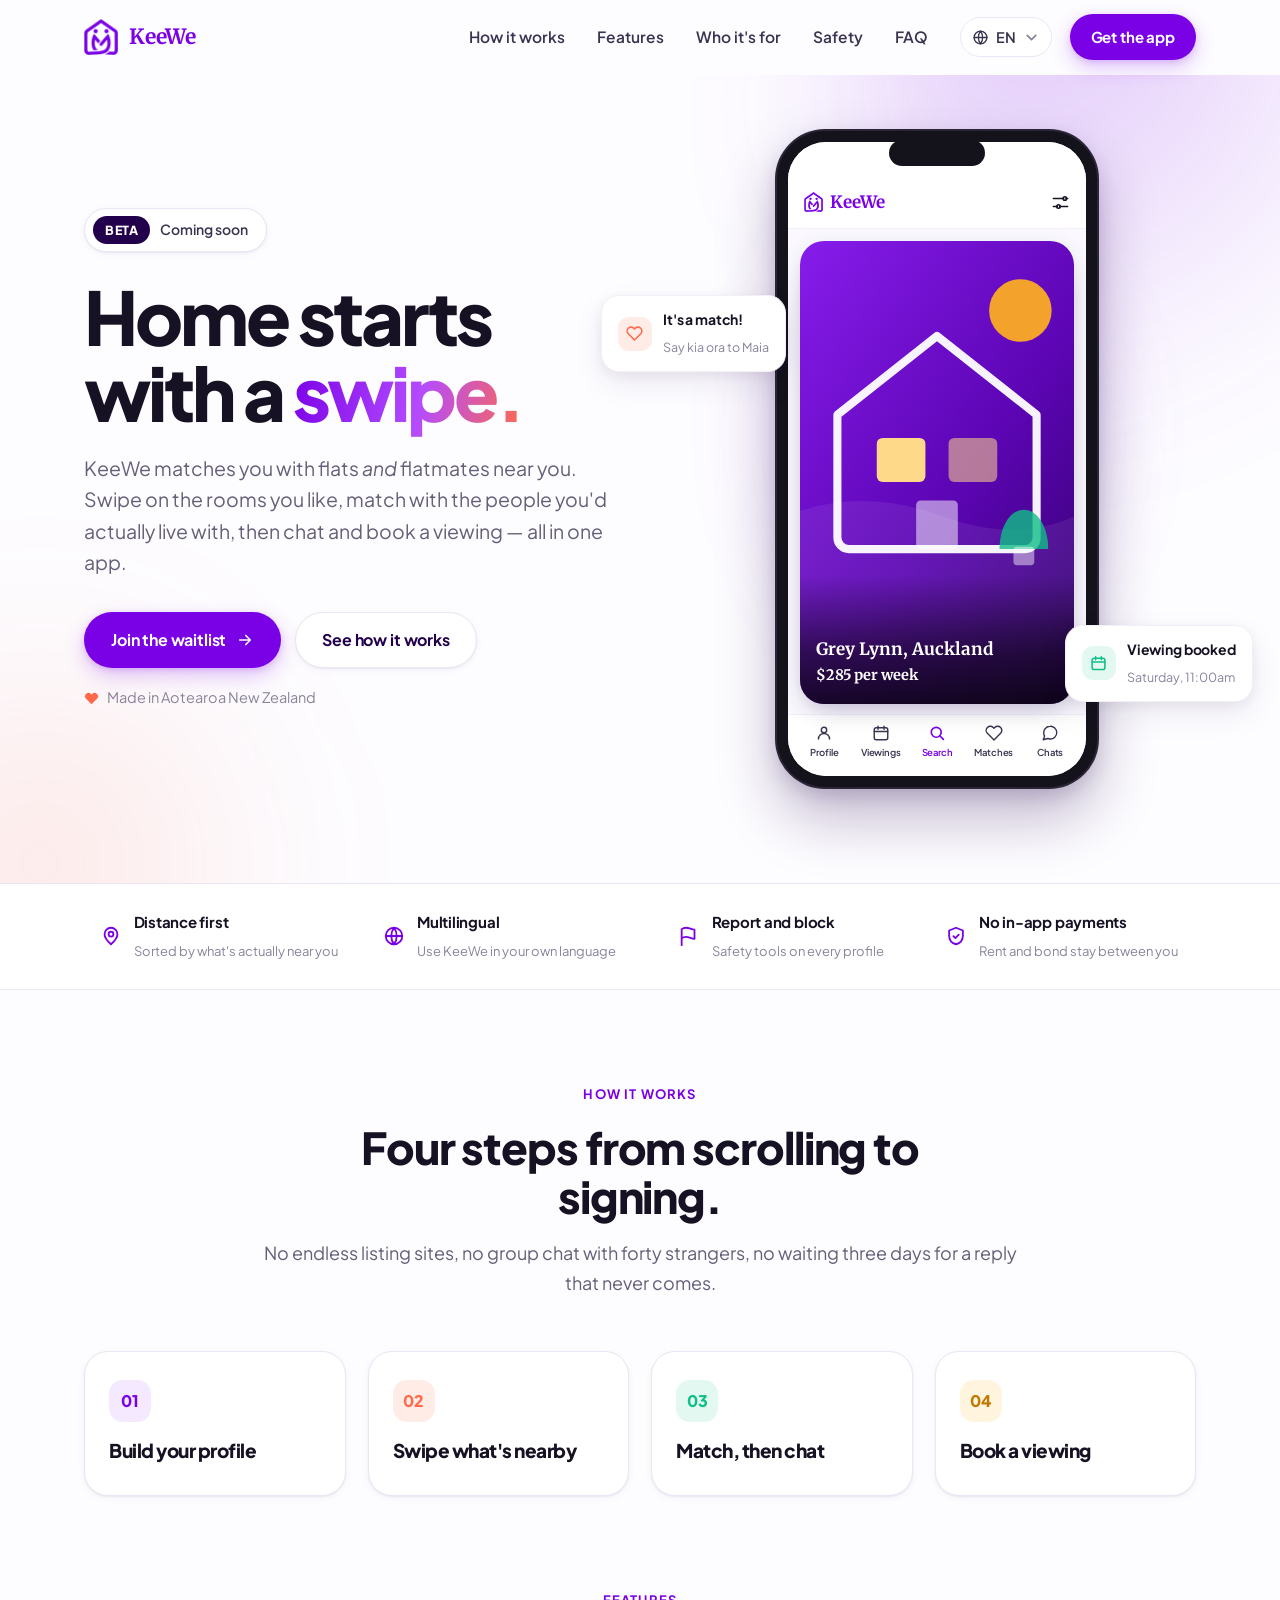
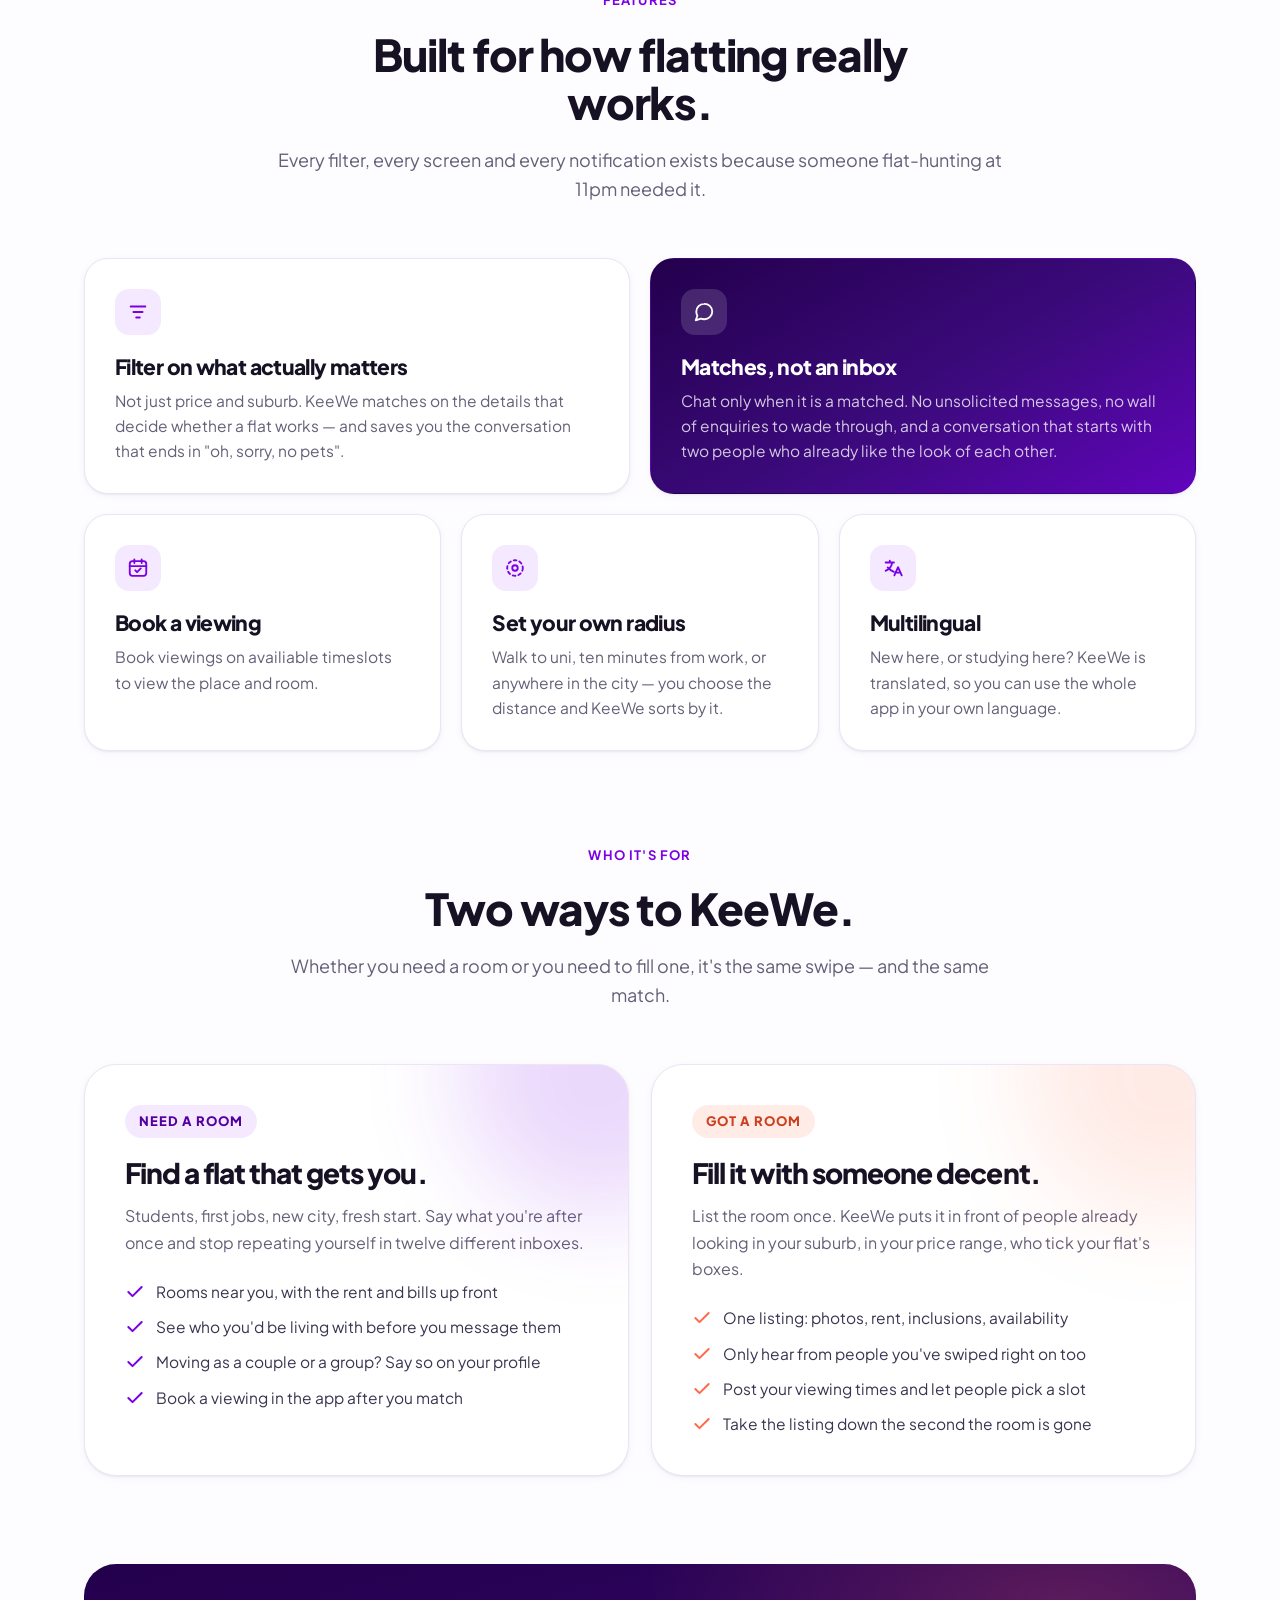
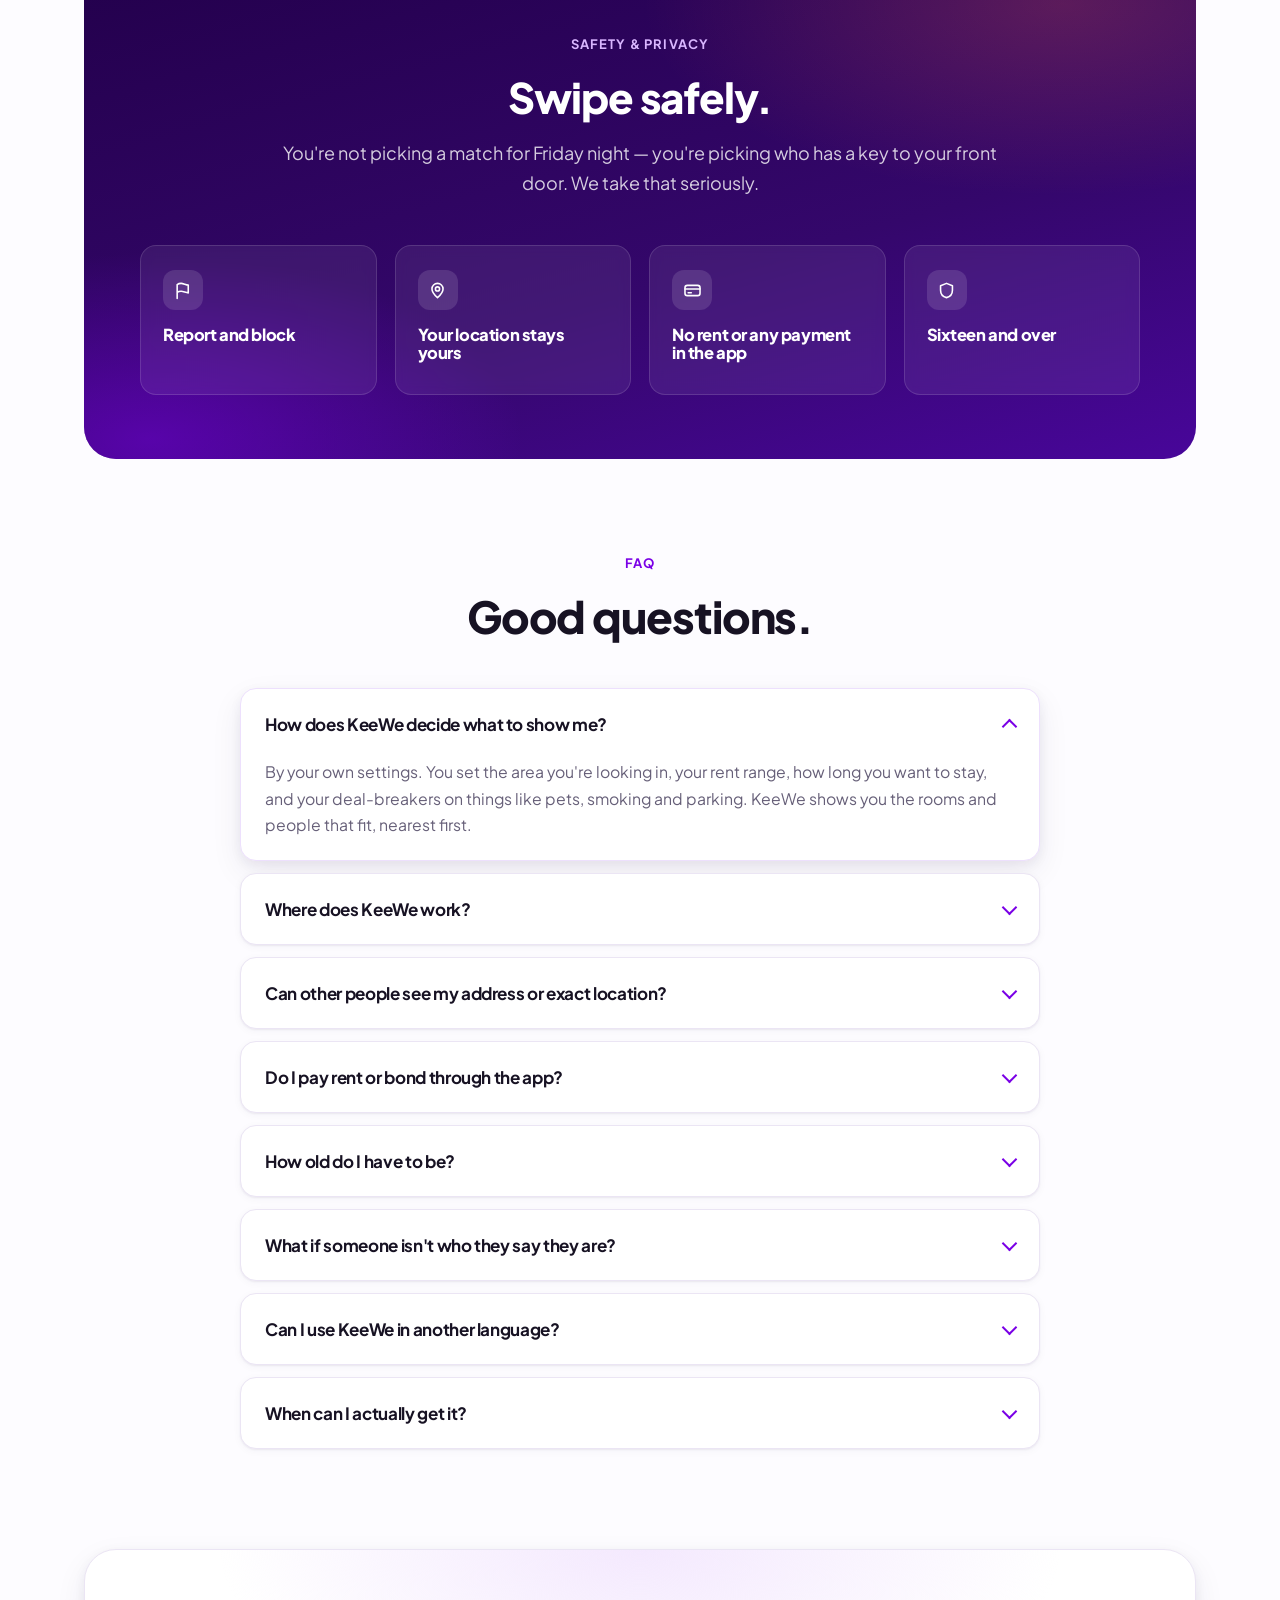
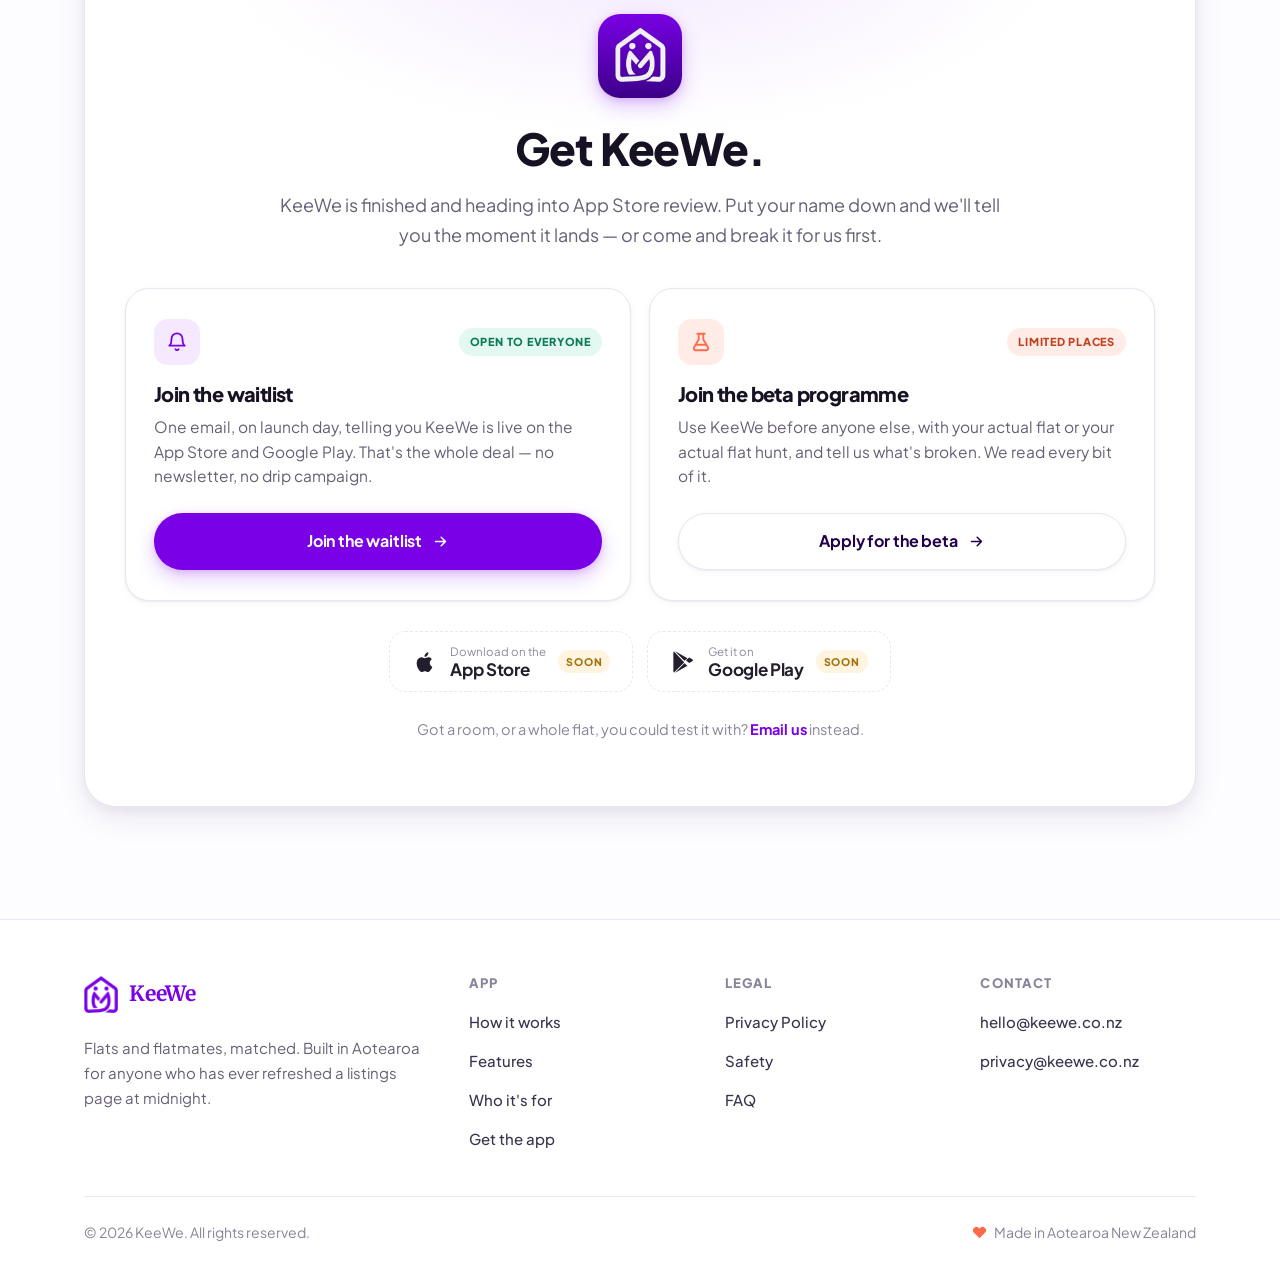
==== commit 7a0e7c21: "feat: lang support" ====
--- a/index.html
+++ b/index.html
@@ -3,9 +3,26 @@
   <head>
     <meta charset="UTF-8" />
     <meta name="viewport" content="width=device-width, initial-scale=1" />
-    <title>KeeWe — Find your flat and your flatmates</title>
+
+    <!-- Google Tag Manager container: GTM-NS9LC434 -->
+    <!-- Google Tag Manager -->
+    <script>
+      (function (w, d, s, l, i) {
+        w[l] = w[l] || [];
+        w[l].push({ 'gtm.start': new Date().getTime(), event: 'gtm.js' });
+        var f = d.getElementsByTagName(s)[0],
+          j = d.createElement(s),
+          dl = l != 'dataLayer' ? '&l=' + l : '';
+        j.async = true;
+        j.src = 'https://www.googletagmanager.com/gtm.js?id=' + i + dl;
+        f.parentNode.insertBefore(j, f);
+      })(window, document, 'script', 'dataLayer', 'GTM-NS9LC434');
+    </script>
+    <!-- End Google Tag Manager -->
+    <title data-i18n="meta.home.title">KeeWe — Find your flat and your flatmates</title>
     <meta
       name="description"
+      data-i18n-attr="content:meta.home.desc"
       content="KeeWe matches you with flats and flatmates near you in Aotearoa. Swipe on rooms and people, match, chat and book a viewing — all in one app."
     />
     <meta name="theme-color" content="#7a00e6" />
@@ -40,6 +57,16 @@
       rel="stylesheet"
     />
     <link rel="stylesheet" href="./assets/site.css" />
+
+    <!-- language switching: assets/lang/<code>.js holds the translations -->
+    <script src="./assets/i18n.js"></script>
+
+    <link rel="alternate" hreflang="x-default" href="https://www.keewe.co.nz/" />
+    <link rel="alternate" hreflang="en" href="https://www.keewe.co.nz/" />
+    <link rel="alternate" hreflang="mi" href="https://www.keewe.co.nz/?lang=mi" />
+    <link rel="alternate" hreflang="zh" href="https://www.keewe.co.nz/?lang=cn" />
+    <link rel="alternate" hreflang="es" href="https://www.keewe.co.nz/?lang=es" />
+    <link rel="alternate" hreflang="ja" href="https://www.keewe.co.nz/?lang=ja" />
 
     <script type="application/ld+json">
       {
@@ -55,7 +82,18 @@
   </head>
 
   <body>
-    <a class="skip" href="#main">Skip to content</a>
+    <!-- Google Tag Manager (noscript) -->
+    <noscript
+      ><iframe
+        src="https://www.googletagmanager.com/ns.html?id=GTM-NS9LC434"
+        height="0"
+        width="0"
+        style="display: none; visibility: hidden"
+      ></iframe
+    ></noscript>
+    <!-- End Google Tag Manager (noscript) -->
+
+    <a class="skip" href="#main" data-i18n="skip.content">Skip to content</a>
 
     <!-- ================= header ================= -->
     <header class="site-header">
@@ -66,18 +104,25 @@
         </a>
 
         <ul class="nav-links">
-          <li><a href="#how">How it works</a></li>
-          <li><a href="#features">Features</a></li>
-          <li><a href="#who">Who it's for</a></li>
-          <li><a href="#safety">Safety</a></li>
-          <li><a href="#faq">FAQ</a></li>
+          <li><a href="#how" data-i18n="nav.how">How it works</a></li>
+          <li><a href="#features" data-i18n="nav.features">Features</a></li>
+          <li><a href="#who" data-i18n="nav.who">Who it's for</a></li>
+          <li><a href="#safety" data-i18n="nav.safety">Safety</a></li>
+          <li><a href="#faq" data-i18n="nav.faq">FAQ</a></li>
         </ul>
 
         <div class="nav-cta">
-          <a class="btn btn-primary btn-sm" href="#get-the-app">Get the app</a>
-        </div>
-
-        <button class="burger" type="button" aria-label="Menu" aria-expanded="false">
+          <a
+            class="btn btn-primary btn-sm"
+            href="#get-the-app"
+            data-cta="nav_get_app"
+            data-cta-location="nav"
+            data-i18n="nav.get_app"
+            >Get the app</a
+          >
+        </div>
+
+        <button class="burger" type="button" aria-label="Menu" data-i18n-attr="aria-label:nav.menu" aria-expanded="false">
           <span></span>
         </button>
       </div>
@@ -89,32 +134,37 @@
         <div class="wrap hero-grid">
           <div class="hero-copy">
             <div class="pill-note reveal">
-              <b>Beta</b>
+              <b data-i18n="hero.badge">Beta</b>
               <!-- <span>Now testing across Aotearoa</span> -->
-               <span>Coming soon</span>
+               <span data-i18n="hero.badge_note">Coming soon</span>
             </div>
 
-            <h1 class="reveal" data-delay="60">
+            <h1 class="reveal" data-delay="60" data-i18n="hero.h1">
               Home starts<br />with a <span class="accent">swipe.</span>
             </h1>
 
-            <p class="hero-sub reveal" data-delay="120">
+            <p class="hero-sub reveal" data-delay="120" data-i18n="hero.sub">
               KeeWe matches you with flats <em>and</em> flatmates near you. Swipe on the rooms you
               like, match with the people you'd actually live with, then chat and book a viewing —
               all in one app.
             </p>
 
             <div class="hero-cta reveal" data-delay="180">
-              <a class="btn btn-primary" href="#get-the-app">
-                Join the waitlist
+              <a
+                class="btn btn-primary"
+                href="#get-the-app"
+                data-cta="hero_waitlist"
+                data-cta-location="hero"
+              >
+                <span data-i18n="cta.join_waitlist">Join the waitlist</span>
                 <svg viewBox="0 0 24 24" fill="none" stroke="currentColor" stroke-width="2.2" stroke-linecap="round" stroke-linejoin="round" width="18" height="18" aria-hidden="true"><path d="M5 12h14M13 6l6 6-6 6"/></svg>
               </a>
-              <a class="btn btn-ghost" href="#how">See how it works</a>
+              <a class="btn btn-ghost" href="#how" data-i18n="hero.cta_secondary">See how it works</a>
             </div>
 
-            <p class="hero-fine reveal" data-delay="240">
-              <svg viewBox="0 0 24 24" fill="none" stroke="currentColor" stroke-width="2.2" stroke-linecap="round" stroke-linejoin="round" width="17" height="17" aria-hidden="true"><path d="M20 6 9 17l-5-5"/></svg>
-              Made in Aotearoa New Zealand
+            <p class="hero-fine reveal made" data-delay="240">
+              <svg viewBox="0 0 24 24" fill="#ff6b4a" width="15" height="15" aria-hidden="true"><path d="M20.8 4.6a5.5 5.5 0 0 0-7.8 0L12 5.7l-1-1.1a5.5 5.5 0 1 0-7.8 7.8l8.8 8.8 8.8-8.8a5.5 5.5 0 0 0 0-7.8z"/></svg>
+              <span data-i18n="common.made_in_nz">Made in Aotearoa New Zealand</span>
             </p>
           </div>
 
@@ -127,8 +177,8 @@
                 <svg viewBox="0 0 24 24" fill="none" stroke="currentColor" stroke-width="2.2" stroke-linecap="round" stroke-linejoin="round"><path d="M20.8 4.6a5.5 5.5 0 0 0-7.8 0L12 5.7l-1-1.1a5.5 5.5 0 1 0-7.8 7.8l8.8 8.8 8.8-8.8a5.5 5.5 0 0 0 0-7.8z"/></svg>
               </div>
               <div>
-                <strong>It's a match!</strong>
-                <small>Say kia ora to Maia</small>
+                <strong data-i18n="mock.match_title">It's a match!</strong>
+                <small data-i18n="mock.match_sub">Say kia ora to Maia</small>
               </div>
             </div>
 
@@ -137,8 +187,8 @@
                 <svg viewBox="0 0 24 24" fill="none" stroke="currentColor" stroke-width="2.2" stroke-linecap="round" stroke-linejoin="round"><rect x="3" y="4.5" width="18" height="16" rx="3"/><path d="M8 2.5v4M16 2.5v4M3 10h18"/></svg>
               </div>
               <div>
-                <strong>Viewing booked</strong>
-                <small>Saturday, 11:00am</small>
+                <strong data-i18n="mock.viewing_title">Viewing booked</strong>
+                <small data-i18n="mock.viewing_sub">Saturday, 11:00am</small>
               </div>
             </div>
 
@@ -158,8 +208,8 @@
                 <div class="deck">
                   <!-- card 1 — a room -->
                   <article class="swipe-card">
-                                          <span class="overlay overlay-yes"><svg viewBox="0 0 24 24" fill="none" stroke="currentColor" stroke-width="2" stroke-linecap="round" stroke-linejoin="round"><path d="M7 21H4.5A1.5 1.5 0 0 1 3 19.5v-8A1.5 1.5 0 0 1 4.5 10H7"/><path d="M7 10.5 12 3a2.4 2.4 0 0 1 2.4 2.4V9h4.3a2 2 0 0 1 2 2.4l-1.3 7A2 2 0 0 1 16.4 20H7z"/></svg>Like</span>
-                      <span class="overlay overlay-no"><svg viewBox="0 0 24 24" fill="none" stroke="currentColor" stroke-width="2" stroke-linecap="round" stroke-linejoin="round"><path d="M17 3h2.5A1.5 1.5 0 0 1 21 4.5v8a1.5 1.5 0 0 1-1.5 1.5H17"/><path d="M17 13.5 12 21a2.4 2.4 0 0 1-2.4-2.4V15H5.3a2 2 0 0 1-2-2.4l1.3-7A2 2 0 0 1 7.6 4H17z"/></svg>Nope</span>
+                                          <span class="overlay overlay-yes"><svg viewBox="0 0 24 24" fill="none" stroke="currentColor" stroke-width="2" stroke-linecap="round" stroke-linejoin="round"><path d="M7 21H4.5A1.5 1.5 0 0 1 3 19.5v-8A1.5 1.5 0 0 1 4.5 10H7"/><path d="M7 10.5 12 3a2.4 2.4 0 0 1 2.4 2.4V9h4.3a2 2 0 0 1 2 2.4l-1.3 7A2 2 0 0 1 16.4 20H7z"/></svg><span data-i18n="mock.like">Like</span></span>
+                      <span class="overlay overlay-no"><svg viewBox="0 0 24 24" fill="none" stroke="currentColor" stroke-width="2" stroke-linecap="round" stroke-linejoin="round"><path d="M17 3h2.5A1.5 1.5 0 0 1 21 4.5v8a1.5 1.5 0 0 1-1.5 1.5H17"/><path d="M17 13.5 12 21a2.4 2.4 0 0 1-2.4-2.4V15H5.3a2 2 0 0 1-2-2.4l1.3-7A2 2 0 0 1 7.6 4H17z"/></svg><span data-i18n="mock.nope">Nope</span></span>
                     <div class="art">
                       <svg viewBox="0 0 288 400" preserveAspectRatio="xMidYMid slice" aria-hidden="true">
                         <defs>
@@ -180,16 +230,16 @@
                         <rect x="210" y="264" width="18" height="16" rx="3" fill="#fff" opacity=".45"/>
                       </svg>
                       <div class="meta">
-                        <h4>Grey Lynn, Auckland</h4>
-                        <p class="price">$285 per week</p>
+                        <h4 data-i18n="mock.card1_title">Grey Lynn, Auckland</h4>
+                        <p class="price" data-i18n="mock.card1_sub">$285 per week</p>
                       </div>
                     </div>
                   </article>
 
                   <!-- card 2 — a flatmate -->
                   <article class="swipe-card">
-                                          <span class="overlay overlay-yes"><svg viewBox="0 0 24 24" fill="none" stroke="currentColor" stroke-width="2" stroke-linecap="round" stroke-linejoin="round"><path d="M7 21H4.5A1.5 1.5 0 0 1 3 19.5v-8A1.5 1.5 0 0 1 4.5 10H7"/><path d="M7 10.5 12 3a2.4 2.4 0 0 1 2.4 2.4V9h4.3a2 2 0 0 1 2 2.4l-1.3 7A2 2 0 0 1 16.4 20H7z"/></svg>Like</span>
-                      <span class="overlay overlay-no"><svg viewBox="0 0 24 24" fill="none" stroke="currentColor" stroke-width="2" stroke-linecap="round" stroke-linejoin="round"><path d="M17 3h2.5A1.5 1.5 0 0 1 21 4.5v8a1.5 1.5 0 0 1-1.5 1.5H17"/><path d="M17 13.5 12 21a2.4 2.4 0 0 1-2.4-2.4V15H5.3a2 2 0 0 1-2-2.4l1.3-7A2 2 0 0 1 7.6 4H17z"/></svg>Nope</span>
+                                          <span class="overlay overlay-yes"><svg viewBox="0 0 24 24" fill="none" stroke="currentColor" stroke-width="2" stroke-linecap="round" stroke-linejoin="round"><path d="M7 21H4.5A1.5 1.5 0 0 1 3 19.5v-8A1.5 1.5 0 0 1 4.5 10H7"/><path d="M7 10.5 12 3a2.4 2.4 0 0 1 2.4 2.4V9h4.3a2 2 0 0 1 2 2.4l-1.3 7A2 2 0 0 1 16.4 20H7z"/></svg><span data-i18n="mock.like">Like</span></span>
+                      <span class="overlay overlay-no"><svg viewBox="0 0 24 24" fill="none" stroke="currentColor" stroke-width="2" stroke-linecap="round" stroke-linejoin="round"><path d="M17 3h2.5A1.5 1.5 0 0 1 21 4.5v8a1.5 1.5 0 0 1-1.5 1.5H17"/><path d="M17 13.5 12 21a2.4 2.4 0 0 1-2.4-2.4V15H5.3a2 2 0 0 1-2-2.4l1.3-7A2 2 0 0 1 7.6 4H17z"/></svg><span data-i18n="mock.nope">Nope</span></span>
                     <div class="art">
                       <svg viewBox="0 0 288 400" preserveAspectRatio="xMidYMid slice" aria-hidden="true">
                         <defs>
@@ -206,16 +256,16 @@
                         <path d="M56 400v-16c0-48 40-88 88-88s88 40 88 88v16z" fill="#fff" opacity=".9"/>
                       </svg>
                       <div class="meta">
-                        <h4>Maia, 24</h4>
-                        <p class="price">Looking in Te Aro, Wellington</p>
+                        <h4 data-i18n="mock.card2_title">Maia, 24</h4>
+                        <p class="price" data-i18n="mock.card2_sub">Looking in Te Aro, Wellington</p>
                       </div>
                     </div>
                   </article>
 
                   <!-- card 3 — a room -->
                   <article class="swipe-card">
-                                          <span class="overlay overlay-yes"><svg viewBox="0 0 24 24" fill="none" stroke="currentColor" stroke-width="2" stroke-linecap="round" stroke-linejoin="round"><path d="M7 21H4.5A1.5 1.5 0 0 1 3 19.5v-8A1.5 1.5 0 0 1 4.5 10H7"/><path d="M7 10.5 12 3a2.4 2.4 0 0 1 2.4 2.4V9h4.3a2 2 0 0 1 2 2.4l-1.3 7A2 2 0 0 1 16.4 20H7z"/></svg>Like</span>
-                      <span class="overlay overlay-no"><svg viewBox="0 0 24 24" fill="none" stroke="currentColor" stroke-width="2" stroke-linecap="round" stroke-linejoin="round"><path d="M17 3h2.5A1.5 1.5 0 0 1 21 4.5v8a1.5 1.5 0 0 1-1.5 1.5H17"/><path d="M17 13.5 12 21a2.4 2.4 0 0 1-2.4-2.4V15H5.3a2 2 0 0 1-2-2.4l1.3-7A2 2 0 0 1 7.6 4H17z"/></svg>Nope</span>
+                                          <span class="overlay overlay-yes"><svg viewBox="0 0 24 24" fill="none" stroke="currentColor" stroke-width="2" stroke-linecap="round" stroke-linejoin="round"><path d="M7 21H4.5A1.5 1.5 0 0 1 3 19.5v-8A1.5 1.5 0 0 1 4.5 10H7"/><path d="M7 10.5 12 3a2.4 2.4 0 0 1 2.4 2.4V9h4.3a2 2 0 0 1 2 2.4l-1.3 7A2 2 0 0 1 16.4 20H7z"/></svg><span data-i18n="mock.like">Like</span></span>
+                      <span class="overlay overlay-no"><svg viewBox="0 0 24 24" fill="none" stroke="currentColor" stroke-width="2" stroke-linecap="round" stroke-linejoin="round"><path d="M17 3h2.5A1.5 1.5 0 0 1 21 4.5v8a1.5 1.5 0 0 1-1.5 1.5H17"/><path d="M17 13.5 12 21a2.4 2.4 0 0 1-2.4-2.4V15H5.3a2 2 0 0 1-2-2.4l1.3-7A2 2 0 0 1 7.6 4H17z"/></svg><span data-i18n="mock.nope">Nope</span></span>
                     <div class="art">
                       <svg viewBox="0 0 288 400" preserveAspectRatio="xMidYMid slice" aria-hidden="true">
                         <defs>
@@ -236,8 +286,8 @@
                         <circle cx="198" cy="40" r="5.5" fill="#fff" opacity=".38"/>
                       </svg>
                       <div class="meta">
-                        <h4>Riccarton, Christchurch</h4>
-                        <p class="price">$230 per week</p>
+                        <h4 data-i18n="mock.card3_title">Riccarton, Christchurch</h4>
+                        <p class="price" data-i18n="mock.card3_sub">$230 per week</p>
                       </div>
                     </div>
                   </article>
@@ -246,23 +296,23 @@
                 <div class="tabbar" aria-hidden="true">
                   <span class="tab">
                     <svg viewBox="0 0 24 24" fill="none" stroke="currentColor" stroke-width="1.9" stroke-linecap="round" stroke-linejoin="round"><circle cx="12" cy="8" r="3.6"/><path d="M4.6 20a7.4 7.4 0 0 1 14.8 0"/></svg>
-                    <em>Profile</em>
+                    <em data-i18n="tab.profile">Profile</em>
                   </span>
                   <span class="tab">
                     <svg viewBox="0 0 24 24" fill="none" stroke="currentColor" stroke-width="1.9" stroke-linecap="round" stroke-linejoin="round"><rect x="3" y="5" width="18" height="16" rx="2.6"/><path d="M8 3v4M16 3v4M3 10h18"/></svg>
-                    <em>Viewings</em>
+                    <em data-i18n="tab.viewings">Viewings</em>
                   </span>
                   <span class="tab is-on">
                     <svg viewBox="0 0 24 24" fill="none" stroke="currentColor" stroke-width="2.2" stroke-linecap="round"><circle cx="11" cy="11" r="6.6"/><path d="m16 16 4.5 4.5"/></svg>
-                    <em>Search</em>
+                    <em data-i18n="tab.search">Search</em>
                   </span>
                   <span class="tab">
                     <svg viewBox="0 0 24 24" fill="none" stroke="currentColor" stroke-width="1.9" stroke-linecap="round" stroke-linejoin="round"><path d="M20.8 4.6a5.5 5.5 0 0 0-7.8 0L12 5.7l-1-1.1a5.5 5.5 0 1 0-7.8 7.8l8.8 8.8 8.8-8.8a5.5 5.5 0 0 0 0-7.8z"/></svg>
-                    <em>Matches</em>
+                    <em data-i18n="tab.matches">Matches</em>
                   </span>
                   <span class="tab">
                     <svg viewBox="0 0 24 24" fill="none" stroke="currentColor" stroke-width="1.9" stroke-linecap="round" stroke-linejoin="round"><path d="M21 11.5a8.4 8.4 0 0 1-9 8.4 9.4 9.4 0 0 1-3.3-.6L3 21l1.8-4.9A8.2 8.2 0 0 1 3.6 11.5 8.4 8.4 0 0 1 12 3.1a8.4 8.4 0 0 1 9 8.4z"/></svg>
-                    <em>Chats</em>
+                    <em data-i18n="tab.chats">Chats</em>
                   </span>
                 </div>
               </div>
@@ -276,19 +326,19 @@
         <div class="wrap trust-row">
           <div class="trust-item reveal">
             <svg viewBox="0 0 24 24" fill="none" stroke="currentColor" stroke-width="2" stroke-linecap="round" stroke-linejoin="round" aria-hidden="true"><path d="M12 21s7-6.3 7-11a7 7 0 1 0-14 0c0 4.7 7 11 7 11z"/><circle cx="12" cy="10" r="2.6"/></svg>
-            <div><strong>Distance first</strong><small>Sorted by what's actually near you</small></div>
+            <div><strong data-i18n="trust.1.title">Distance first</strong><small data-i18n="trust.1.sub">Sorted by what's actually near you</small></div>
           </div>
           <div class="trust-item reveal" data-delay="80">
             <svg viewBox="0 0 24 24" fill="none" stroke="currentColor" stroke-width="2" stroke-linecap="round" stroke-linejoin="round" aria-hidden="true"><circle cx="12" cy="12" r="9"/><path d="M3 12h18M12 3a15 15 0 0 1 0 18 15 15 0 0 1 0-18z"/></svg>
-            <div><strong>Multilingual</strong><small>Use KeeWe in your own language</small></div>
+            <div><strong data-i18n="trust.2.title">Multilingual</strong><small data-i18n="trust.2.sub">Use KeeWe in your own language</small></div>
           </div>
           <div class="trust-item reveal" data-delay="160">
             <svg viewBox="0 0 24 24" fill="none" stroke="currentColor" stroke-width="2" stroke-linecap="round" stroke-linejoin="round" aria-hidden="true"><path d="M4 22V4.5S6 3 9 3s6 2 9 2v10c-3 0-6-2-9-2s-5 1.5-5 1.5"/></svg>
-            <div><strong>Report and block</strong><small>Safety tools on every profile</small></div>
+            <div><strong data-i18n="trust.3.title">Report and block</strong><small data-i18n="trust.3.sub">Safety tools on every profile</small></div>
           </div>
           <div class="trust-item reveal" data-delay="240">
             <svg viewBox="0 0 24 24" fill="none" stroke="currentColor" stroke-width="2" stroke-linecap="round" stroke-linejoin="round" aria-hidden="true"><path d="M12 3l7.5 3v5.6c0 4.6-3.1 8.2-7.5 9.4-4.4-1.2-7.5-4.8-7.5-9.4V6z"/><path d="M9.2 12.2 11.3 14.4 15 10.6"/></svg>
-            <div><strong>No in-app payments</strong><small>Rent and bond stay between you</small></div>
+            <div><strong data-i18n="trust.4.title">No in-app payments</strong><small data-i18n="trust.4.sub">Rent and bond stay between you</small></div>
           </div>
         </div>
       </section>
@@ -297,9 +347,9 @@
       <section class="section-pad" id="how">
         <div class="wrap">
           <div class="head-center">
-            <span class="eyebrow reveal">How it works</span>
-            <h2 class="h-sec reveal" data-delay="60">Four steps from scrolling to signing.</h2>
-            <p class="sub reveal" data-delay="120">
+            <span class="eyebrow reveal" data-i18n="how.eyebrow">How it works</span>
+            <h2 class="h-sec reveal" data-delay="60" data-i18n="how.h2">Four steps from scrolling to signing.</h2>
+            <p class="sub reveal" data-delay="120" data-i18n="how.sub">
               No endless listing sites, no group chat with forty strangers, no waiting three days for
               a reply that never comes.
             </p>
@@ -308,19 +358,19 @@
           <div class="steps">
             <article class="step reveal">
               <div class="step-n">01</div>
-              <h3>Build your profile</h3>
+              <h3 data-i18n="how.step1">Build your profile</h3>
             </article>
             <article class="step reveal" data-delay="90">
               <div class="step-n">02</div>
-              <h3>Swipe what's nearby</h3>
+              <h3 data-i18n="how.step2">Swipe what's nearby</h3>
             </article>
             <article class="step reveal" data-delay="180">
               <div class="step-n">03</div>
-              <h3>Match, then chat</h3>
+              <h3 data-i18n="how.step3">Match, then chat</h3>
             </article>
             <article class="step reveal" data-delay="270">
               <div class="step-n">04</div>
-              <h3>Book a viewing</h3>
+              <h3 data-i18n="how.step4">Book a viewing</h3>
             </article>
           </div>
         </div>
@@ -330,9 +380,9 @@
       <section class="section-pad" id="features" style="padding-top: 0">
         <div class="wrap">
           <div class="head-center">
-            <span class="eyebrow reveal">Features</span>
-            <h2 class="h-sec reveal" data-delay="60">Built for how flatting really works.</h2>
-            <p class="sub reveal" data-delay="120">
+            <span class="eyebrow reveal" data-i18n="feat.eyebrow">Features</span>
+            <h2 class="h-sec reveal" data-delay="60" data-i18n="feat.h2">Built for how flatting really works.</h2>
+            <p class="sub reveal" data-delay="120" data-i18n="feat.sub">
               Every filter, every screen and every notification exists because someone flat-hunting
               at 11pm needed it.
             </p>
@@ -343,9 +393,9 @@
               <div class="card-ico">
                 <svg viewBox="0 0 24 24" fill="none" stroke="currentColor" stroke-width="2" stroke-linecap="round" stroke-linejoin="round" aria-hidden="true"><path d="M4 6h16M7 12h10M10 18h4"/></svg>
               </div>
-              <h3>Filter on what actually matters</h3>
-              <p>
-                Not just price and suburb. KeeWe filters on the details that decide whether a flat
+              <h3 data-i18n="feat.c1.h">Filter on what actually matters</h3>
+              <p data-i18n="feat.c1.p">
+                Not just price and suburb. KeeWe matches on the details that decide whether a flat
                 works — and saves you the conversation that ends in "oh, sorry, no pets".
               </p>
             </article>
@@ -354,9 +404,9 @@
               <div class="card-ico">
                 <svg viewBox="0 0 24 24" fill="none" stroke="currentColor" stroke-width="2" stroke-linecap="round" stroke-linejoin="round" aria-hidden="true"><path d="M21 11.5a8.4 8.4 0 0 1-9 8.4 9.4 9.4 0 0 1-3.3-.6L3 21l1.8-4.9A8.2 8.2 0 0 1 3.6 11.5 8.4 8.4 0 0 1 12 3.1a8.4 8.4 0 0 1 9 8.4z"/></svg>
               </div>
-              <h3>Matches, not an inbox</h3>
-              <p>
-                Chat only when you've both are matched. No unsolicited messages,
+              <h3 data-i18n="feat.c2.h">Matches, not an inbox</h3>
+              <p data-i18n="feat.c2.p">
+                Chat only when it is a matched. No unsolicited messages,
                 no wall of enquiries to wade through, and a conversation that starts with two people
                 who already like the look of each other.
               </p>
@@ -366,8 +416,8 @@
               <div class="card-ico">
                 <svg viewBox="0 0 24 24" fill="none" stroke="currentColor" stroke-width="2" stroke-linecap="round" stroke-linejoin="round" aria-hidden="true"><rect x="3" y="4.5" width="18" height="16" rx="3"/><path d="M8 2.5v4M16 2.5v4M3 10h18"/><path d="M9 14.5l2 2 4-4"/></svg>
               </div>
-              <h3>Book a viewing</h3>
-              <p>
+              <h3 data-i18n="how.step4">Book a viewing</h3>
+              <p data-i18n="feat.c3.p">
                 Book viewings on availiable timeslots to view the place and room.
               </p>
             </article>
@@ -376,8 +426,8 @@
               <div class="card-ico">
                 <svg viewBox="0 0 24 24" fill="none" stroke="currentColor" stroke-width="2" stroke-linecap="round" stroke-linejoin="round" aria-hidden="true"><circle cx="12" cy="12" r="3"/><circle cx="12" cy="12" r="8.5" stroke-dasharray="3 3.4"/></svg>
               </div>
-              <h3>Set your own radius</h3>
-              <p>
+              <h3 data-i18n="feat.c4.h">Set your own radius</h3>
+              <p data-i18n="feat.c4.p">
                 Walk to uni, ten minutes from work, or anywhere in the city — you choose the
                 distance and KeeWe sorts by it.
               </p>
@@ -387,8 +437,8 @@
               <div class="card-ico">
                 <svg viewBox="0 0 24 24" fill="none" stroke="currentColor" stroke-width="2" stroke-linecap="round" stroke-linejoin="round" aria-hidden="true"><path d="M4 6h9M8.5 4v2M11 6c0 4-3.4 8-7 9M6.2 11.4C8 13.6 10.6 15.4 13 16.2"/><path d="M13.5 20l4-9 4 9M15 17h5"/></svg>
               </div>
-              <h3>Multilingual</h3>
-              <p>
+              <h3 data-i18n="feat.c5.h">Multilingual</h3>
+              <p data-i18n="feat.c5.p">
                 New here, or studying here? KeeWe is translated, so you can use the whole app in
                 your own language.
               </p>
@@ -401,9 +451,9 @@
       <section class="section-pad" id="who" style="padding-top: 0">
         <div class="wrap">
           <div class="head-center">
-            <span class="eyebrow reveal">Who it's for</span>
-            <h2 class="h-sec reveal" data-delay="60">Two ways to KeeWe.</h2>
-            <p class="sub reveal" data-delay="120">
+            <span class="eyebrow reveal" data-i18n="who.eyebrow">Who it's for</span>
+            <h2 class="h-sec reveal" data-delay="60" data-i18n="who.h2">Two ways to KeeWe.</h2>
+            <p class="sub reveal" data-delay="120" data-i18n="who.sub">
               Whether you need a room or you need to fill one, it's the same swipe — and the same
               match.
             </p>
@@ -411,55 +461,55 @@
 
           <div class="split">
             <article class="side side-a reveal">
-              <span class="tag">Need a room</span>
-              <h3>Find a flat that gets you.</h3>
-              <p>
+              <span class="tag" data-i18n="who.a.tag">Need a room</span>
+              <h3 data-i18n="who.a.h">Find a flat that gets you.</h3>
+              <p data-i18n="who.a.p">
                 Students, first jobs, new city, fresh start. Say what you're after once and stop
                 repeating yourself in twelve different inboxes.
               </p>
               <ul class="ticks">
                 <li>
                   <svg viewBox="0 0 24 24" fill="none" stroke="currentColor" stroke-width="2.4" stroke-linecap="round" stroke-linejoin="round"><path d="M20 6 9 17l-5-5"/></svg>
-                  Rooms near you, with the rent and bills up front
+                  <span data-i18n="who.a.l1">Rooms near you, with the rent and bills up front</span>
                 </li>
                 <li>
                   <svg viewBox="0 0 24 24" fill="none" stroke="currentColor" stroke-width="2.4" stroke-linecap="round" stroke-linejoin="round"><path d="M20 6 9 17l-5-5"/></svg>
-                  See who you'd be living with before you message them
+                  <span data-i18n="who.a.l2">See who you'd be living with before you message them</span>
                 </li>
                 <li>
                   <svg viewBox="0 0 24 24" fill="none" stroke="currentColor" stroke-width="2.4" stroke-linecap="round" stroke-linejoin="round"><path d="M20 6 9 17l-5-5"/></svg>
-                  Moving as a couple or a group? Say so on your profile
+                  <span data-i18n="who.a.l3">Moving as a couple or a group? Say so on your profile</span>
                 </li>
                 <li>
                   <svg viewBox="0 0 24 24" fill="none" stroke="currentColor" stroke-width="2.4" stroke-linecap="round" stroke-linejoin="round"><path d="M20 6 9 17l-5-5"/></svg>
-                  Book a viewing in the app after you match
+                  <span data-i18n="who.a.l4">Book a viewing in the app after you match</span>
                 </li>
               </ul>
             </article>
 
             <article class="side side-b reveal" data-delay="120">
-              <span class="tag">Got a room</span>
-              <h3>Fill it with someone decent.</h3>
-              <p>
+              <span class="tag" data-i18n="who.b.tag">Got a room</span>
+              <h3 data-i18n="who.b.h">Fill it with someone decent.</h3>
+              <p data-i18n="who.b.p">
                 List the room once. KeeWe puts it in front of people already looking in your suburb,
                 in your price range, who tick your flat's boxes.
               </p>
               <ul class="ticks">
                 <li>
                   <svg viewBox="0 0 24 24" fill="none" stroke="currentColor" stroke-width="2.4" stroke-linecap="round" stroke-linejoin="round"><path d="M20 6 9 17l-5-5"/></svg>
-                  One listing: photos, rent, inclusions, availability
+                  <span data-i18n="who.b.l1">One listing: photos, rent, inclusions, availability</span>
                 </li>
                 <li>
                   <svg viewBox="0 0 24 24" fill="none" stroke="currentColor" stroke-width="2.4" stroke-linecap="round" stroke-linejoin="round"><path d="M20 6 9 17l-5-5"/></svg>
-                  Only hear from people you've swiped right on too
+                  <span data-i18n="who.b.l2">Only hear from people you've swiped right on too</span>
                 </li>
                 <li>
                   <svg viewBox="0 0 24 24" fill="none" stroke="currentColor" stroke-width="2.4" stroke-linecap="round" stroke-linejoin="round"><path d="M20 6 9 17l-5-5"/></svg>
-                  Post your viewing times and let people pick a slot
+                  <span data-i18n="who.b.l3">Post your viewing times and let people pick a slot</span>
                 </li>
                 <li>
                   <svg viewBox="0 0 24 24" fill="none" stroke="currentColor" stroke-width="2.4" stroke-linecap="round" stroke-linejoin="round"><path d="M20 6 9 17l-5-5"/></svg>
-                  Take the listing down the second the room is gone
+                  <span data-i18n="who.b.l4">Take the listing down the second the room is gone</span>
                 </li>
               </ul>
             </article>
@@ -472,9 +522,9 @@
         <div class="wrap">
           <div class="safety reveal">
             <div class="head-center">
-              <span class="eyebrow">Safety &amp; privacy</span>
-              <h2>Swipe safely.</h2>
-              <p class="sub">
+              <span class="eyebrow" data-i18n="safety.eyebrow">Safety &amp; privacy</span>
+              <h2 data-i18n="safety.h2">Swipe safely.</h2>
+              <p class="sub" data-i18n="safety.sub">
                 You're not picking a match for Friday night — you're picking who has a key to your
                 front door. We take that seriously.
               </p>
@@ -485,28 +535,28 @@
                 <div class="si-ico">
                   <svg viewBox="0 0 24 24" fill="none" stroke="currentColor" stroke-width="2" stroke-linecap="round" stroke-linejoin="round" aria-hidden="true"><path d="M4 22V4.5S6 3 9 3s6 2 9 2v10c-3 0-6-2-9-2s-5 1.5-5 1.5"/></svg>
                 </div>
-                <h4>Report and block</h4>
+                <h4 data-i18n="safety.i1">Report and block</h4>
               </article>
 
               <article class="safe-item">
                 <div class="si-ico">
                   <svg viewBox="0 0 24 24" fill="none" stroke="currentColor" stroke-width="2" stroke-linecap="round" stroke-linejoin="round" aria-hidden="true"><path d="M12 21s7-6.3 7-11a7 7 0 1 0-14 0c0 4.7 7 11 7 11z"/><circle cx="12" cy="10" r="2.6"/></svg>
                 </div>
-                <h4>Your location stays yours</h4>
+                <h4 data-i18n="safety.i2">Your location stays yours</h4>
               </article>
 
               <article class="safe-item">
                 <div class="si-ico">
                   <svg viewBox="0 0 24 24" fill="none" stroke="currentColor" stroke-width="2" stroke-linecap="round" stroke-linejoin="round" aria-hidden="true"><rect x="2.5" y="5.5" width="19" height="13" rx="3"/><path d="M2.5 10h19"/><path d="M6.5 14.8h4"/></svg>
                 </div>
-                <h4>No rent or bond in the app</h4>
+                <h4 data-i18n="safety.i3">No rent or any payment in the app</h4>
               </article>
 
               <article class="safe-item">
                 <div class="si-ico">
                   <svg viewBox="0 0 24 24" fill="none" stroke="currentColor" stroke-width="2" stroke-linecap="round" stroke-linejoin="round" aria-hidden="true"><path d="M12 3l7.5 3v5.6c0 4.6-3.1 8.2-7.5 9.4-4.4-1.2-7.5-4.8-7.5-9.4V6z"/></svg>
                 </div>
-                <h4>Sixteen and over</h4>
+                <h4 data-i18n="safety.i4">Sixteen and over</h4>
               </article>
             </div>
           </div>
@@ -517,15 +567,15 @@
       <section class="section-pad" id="faq" style="padding-top: 0">
         <div class="wrap">
           <div class="head-center">
-            <span class="eyebrow reveal">FAQ</span>
-            <h2 class="h-sec reveal" data-delay="60">Good questions.</h2>
+            <span class="eyebrow reveal" data-i18n="faq.eyebrow">FAQ</span>
+            <h2 class="h-sec reveal" data-delay="60" data-i18n="faq.h2">Good questions.</h2>
           </div>
 
           <div class="faq reveal" data-delay="120">
             <details open>
-              <summary>How does KeeWe decide what to show me?</summary>
+              <summary data-i18n="faq.q1">How does KeeWe decide what to show me?</summary>
               <div class="answer">
-                <p>
+                <p data-i18n="faq.a1">
                   By your own settings. You set the area you're looking in, your rent range, how
                   long you want to stay, and your deal-breakers on things like pets, smoking and
                   parking. KeeWe shows you the rooms and people that fit, nearest first.
@@ -534,9 +584,9 @@
             </details>
 
             <details>
-              <summary>Where does KeeWe work?</summary>
+              <summary data-i18n="faq.q2">Where does KeeWe work?</summary>
               <div class="answer">
-                <p>
+                <p data-i18n="faq.a2">
                   Curretly KeeWe is built for Aotearoa, New Zealand — Auckland, Wellington, Christchurch,
                   Dunedin, Hamilton and everywhere in between. Because everything is sorted by
                   distance from you, the app is at its best where there are flats to find.
@@ -545,13 +595,13 @@
             </details>
 
             <details>
-              <summary>Can other people see my address or exact location?</summary>
+              <summary data-i18n="faq.q3">Can other people see my address or exact location?</summary>
               <div class="answer">
-                <p>
+                <p data-i18n="faq.a3">
                   No. Your device's coordinates are used to work out which listings fall inside the
                   area you're searching, and that's all. They're never shown to another user.
                 </p>
-                <p>
+                <p data-i18n="faq.a3b">
                   If you list a room, the property address is part of that listing — that one is
                   your call, and you can take the listing down whenever you like.
                 </p>
@@ -559,9 +609,9 @@
             </details>
 
             <details>
-              <summary>Do I pay rent or bond through the app?</summary>
+              <summary data-i18n="faq.q4">Do I pay rent or bond through the app?</summary>
               <div class="answer">
-                <p>
+                <p data-i18n="faq.a4">
                   No. KeeWe introduces people; the tenancy itself is between you and the landlord or
                   head tenant, exactly as it would be otherwise. Rent and bond are never collected
                   or held by KeeWe.
@@ -570,9 +620,9 @@
             </details>
 
             <details>
-              <summary>How old do I have to be?</summary>
+              <summary data-i18n="faq.q5">How old do I have to be?</summary>
               <div class="answer">
-                <p>
+                <p data-i18n="faq.a5">
                   Sixteen. That's the minimum age for both the app and our terms, and it lines up
                   with the age at which you can be a party to a residential tenancy in New Zealand.
                 </p>
@@ -580,13 +630,13 @@
             </details>
 
             <details>
-              <summary>What if someone isn't who they say they are?</summary>
+              <summary data-i18n="faq.q6">What if someone isn't who they say they are?</summary>
               <div class="answer">
-                <p>
+                <p data-i18n="faq.a6">
                   Report them. Every profile and every chat has a report option, and blocking takes
                   effect immediately — they disappear from your deck and can't message you again.
                 </p>
-                <p>
+                <p data-i18n="faq.a6b">
                   Reports are read by a real person and assessed against our terms. We never tell
                   the reported user who made the report.
                 </p>
@@ -594,9 +644,9 @@
             </details>
 
             <details>
-              <summary>Can I use KeeWe in another language?</summary>
+              <summary data-i18n="faq.q7">Can I use KeeWe in another language?</summary>
               <div class="answer">
-                <p>
+                <p data-i18n="faq.a7">
                   Yes. KeeWe is multilingual — pick your language in Settings and the whole app
                   follows, from the search filters to your listing.
                 </p>
@@ -604,13 +654,13 @@
             </details>
 
             <details>
-              <summary>When can I actually get it?</summary>
+              <summary data-i18n="faq.q8">When can I actually get it?</summary>
               <div class="answer">
-                <p>
+                <p data-i18n="faq.a8">
                   KeeWe is built and heading into App Store review. Join the waitlist below and we'll
                   email you the moment it's live — nothing else, no newsletter.
                 </p>
-                <p>
+                <p data-i18n="faq.a8b">
                   If you'd rather not wait, the beta programme opens first. We're after a small group
                   of real flats and real flat-hunters to use KeeWe properly and tell us what breaks.
                 </p>
@@ -625,8 +675,8 @@
         <div class="wrap">
           <div class="download reveal">
             <img class="dl-icon" src="./assets/app-icon.png" alt="The KeeWe app icon" width="84" height="84" />
-            <h2>Get KeeWe.</h2>
-            <p class="sub">
+            <h2 data-i18n="dl.h2">Get KeeWe.</h2>
+            <p class="sub" data-i18n="dl.sub">
               KeeWe is finished and heading into App Store review. Put your name down and we'll tell
               you the moment it lands — or come and break it for us first.
             </p>
@@ -637,10 +687,10 @@
                   <div class="jc-ico">
                     <svg viewBox="0 0 24 24" fill="none" stroke="currentColor" stroke-width="2" stroke-linecap="round" stroke-linejoin="round" aria-hidden="true"><path d="M18 8.5a6 6 0 1 0-12 0c0 6-2.4 7.5-2.4 7.5h16.8S18 14.5 18 8.5z"/><path d="M13.7 20a2 2 0 0 1-3.4 0"/></svg>
                   </div>
-                  <span class="jc-tag is-open">Open to everyone</span>
+                  <span class="jc-tag is-open" data-i18n="dl.w.tag">Open to everyone</span>
                 </div>
-                <h3>Join the waitlist</h3>
-                <p>
+                <h3 data-i18n="cta.join_waitlist">Join the waitlist</h3>
+                <p data-i18n="dl.w.p">
                   One email, on launch day, telling you KeeWe is live on the App Store and Google
                   Play. That's the whole deal — no newsletter, no drip campaign.
                 </p>
@@ -650,8 +700,10 @@
                   href="https://forms.gle/dG5GLDD6kXpuAwjV9"
                   target="_blank"
                   rel="noopener"
+                  data-cta="waitlist_form"
+                  data-cta-location="get_the_app"
                 >
-                  Join the waitlist
+                  <span data-i18n="cta.join_waitlist">Join the waitlist</span>
                   <svg viewBox="0 0 24 24" fill="none" stroke="currentColor" stroke-width="2.2" stroke-linecap="round" stroke-linejoin="round" width="17" height="17" aria-hidden="true"><path d="M5 12h14M13 6l6 6-6 6"/></svg>
                 </a>
               </article>
@@ -661,10 +713,10 @@
                   <div class="jc-ico">
                     <svg viewBox="0 0 24 24" fill="none" stroke="currentColor" stroke-width="2" stroke-linecap="round" stroke-linejoin="round" aria-hidden="true"><path d="M9.5 3v6.2L4.3 18a2 2 0 0 0 1.7 3h12a2 2 0 0 0 1.7-3l-5.2-8.8V3"/><path d="M8 3h8M7.2 15h9.6"/></svg>
                   </div>
-                  <span class="jc-tag">Limited places</span>
+                  <span class="jc-tag" data-i18n="dl.b.tag">Limited places</span>
                 </div>
-                <h3>Join the beta programme</h3>
-                <p>
+                <h3 data-i18n="dl.b.h">Join the beta programme</h3>
+                <p data-i18n="dl.b.p">
                   Use KeeWe before anyone else, with your actual flat or your actual flat hunt, and
                   tell us what's broken. We read every bit of it.
                 </p>
@@ -674,8 +726,10 @@
                   href="https://forms.gle/KN6CyrmuACdSKK7y9"
                   target="_blank"
                   rel="noopener"
+                  data-cta="beta_form"
+                  data-cta-location="get_the_app"
                 >
-                  Apply for the beta
+                  <span data-i18n="dl.b.btn">Apply for the beta</span>
                   <svg viewBox="0 0 24 24" fill="none" stroke="currentColor" stroke-width="2.2" stroke-linecap="round" stroke-linejoin="round" width="17" height="17" aria-hidden="true"><path d="M5 12h14M13 6l6 6-6 6"/></svg>
                 </a>
               </article>
@@ -686,24 +740,24 @@
               <span class="store-badge is-soon">
                 <svg viewBox="0 0 24 24" fill="currentColor" aria-hidden="true"><path d="M16.4 12.8c0-2.2 1.8-3.3 1.9-3.4-1-1.5-2.6-1.7-3.2-1.7-1.4-.1-2.7.8-3.4.8-.7 0-1.8-.8-2.9-.8-1.5 0-2.9.9-3.7 2.2-1.6 2.7-.4 6.8 1.1 9 .8 1.1 1.6 2.3 2.8 2.3 1.1 0 1.5-.7 2.9-.7 1.3 0 1.7.7 2.9.7 1.2 0 2-1.1 2.7-2.2.9-1.2 1.2-2.5 1.2-2.5s-2.3-.9-2.3-3.7zM14.2 5.9c.6-.8 1-1.8.9-2.9-.9 0-2 .6-2.6 1.4-.6.7-1.1 1.7-.9 2.8 1 .1 2-.5 2.6-1.3z"/></svg>
                 <span>
-                  <small>Download on the</small>
+                  <small data-i18n="store.appstore_pre">Download on the</small>
                   <strong>App Store</strong>
                 </span>
-                <span class="soon-tag">Soon</span>
+                <span class="soon-tag" data-i18n="store.soon">Soon</span>
               </span>
 
               <!-- PLAYSTORE-LINK — swap this block for a real <a href="..."> when the app is live -->
               <span class="store-badge is-soon">
                 <svg viewBox="0 0 24 24" fill="currentColor" aria-hidden="true"><path d="M3.6 2.3c-.3.3-.5.8-.5 1.4v16.6c0 .6.2 1.1.5 1.4l.1.1 9.3-9.3v-.2L3.7 2.2l-.1.1zm12.5 6.2L4.4 1.8l-.2-.1 9.1 9.1 2.8-2.3zM4.2 22.3l.2-.1 11.7-6.7-2.8-2.3-9.1 9.1zm13.5-9.4 2.8-1.6c.9-.5.9-1.3 0-1.8l-2.8-1.6-3 2.5 3 2.5z"/></svg>
                 <span>
-                  <small>Get it on</small>
+                  <small data-i18n="store.play_pre">Get it on</small>
                   <strong>Google Play</strong>
                 </span>
-                <span class="soon-tag">Soon</span>
+                <span class="soon-tag" data-i18n="store.soon">Soon</span>
               </span>
             </div>
 
-            <p class="beta-note">
+            <p class="beta-note" data-i18n="dl.note">
               Got a room, or a whole flat, you could test it with?
               <a href="mailto:hello@keewe.co.nz?subject=KeeWe%20beta">Email us</a> instead.
             </p>
@@ -721,33 +775,36 @@
               <img src="./assets/logo-mark.png" alt="" width="34" />
               KeeWe
             </a>
-            <p>
+            <p data-i18n="foot.blurb">
               Flats and flatmates, matched. Built in Aotearoa for anyone who has ever refreshed a
               listings page at midnight.
             </p>
           </div>
 
           <div class="foot-col">
-            <h4>App</h4>
+            <h4 data-i18n="foot.col.app">App</h4>
             <ul>
-              <li><a href="#how">How it works</a></li>
-              <li><a href="#features">Features</a></li>
-              <li><a href="#who">Who it's for</a></li>
-              <li><a href="#get-the-app">Get the app</a></li>
+              <li><a href="#how" data-i18n="nav.how">How it works</a></li>
+              <li><a href="#features" data-i18n="nav.features">Features</a></li>
+              <li><a href="#who" data-i18n="nav.who">Who it's for</a></li>
+              <li>
+                <a href="#get-the-app" data-cta="footer_get_app" data-cta-location="footer" data-i18n="nav.get_app">Get the app</a
+                >
+              </li>
             </ul>
           </div>
 
           <div class="foot-col">
-            <h4>Legal</h4>
+            <h4 data-i18n="foot.col.legal">Legal</h4>
             <ul>
-              <li><a href="./privacy-policy.html">Privacy Policy</a></li>
-              <li><a href="#safety">Safety</a></li>
-              <li><a href="#faq">FAQ</a></li>
+              <li><a href="./privacy-policy.html" data-i18n="foot.privacy">Privacy Policy</a></li>
+              <li><a href="#safety" data-i18n="nav.safety">Safety</a></li>
+              <li><a href="#faq" data-i18n="nav.faq">FAQ</a></li>
             </ul>
           </div>
 
           <div class="foot-col">
-            <h4>Contact</h4>
+            <h4 data-i18n="foot.col.contact">Contact</h4>
             <ul>
               <li><a href="mailto:hello@keewe.co.nz">hello@keewe.co.nz</a></li>
               <li><a href="mailto:privacy@keewe.co.nz">privacy@keewe.co.nz</a></li>
@@ -756,10 +813,10 @@
         </div>
 
         <div class="foot-bottom">
-          <span>© <span data-year>2026</span> KeeWe. All rights reserved.</span>
+          <span>© <span data-year>2026</span> <span data-i18n="foot.rights">KeeWe. All rights reserved.</span></span>
           <span class="made">
             <svg viewBox="0 0 24 24" fill="currentColor" width="15" height="15" aria-hidden="true"><path d="M20.8 4.6a5.5 5.5 0 0 0-7.8 0L12 5.7l-1-1.1a5.5 5.5 0 1 0-7.8 7.8l8.8 8.8 8.8-8.8a5.5 5.5 0 0 0 0-7.8z"/></svg>
-            Made in Aotearoa New Zealand
+            <span data-i18n="common.made_in_nz">Made in Aotearoa New Zealand</span>
           </span>
         </div>
       </div>
--- a/assets/site.css
+++ b/assets/site.css
@@ -270,6 +270,72 @@
 .nav-links a:hover { background: var(--brand-tint); color: var(--brand-700); }
 
 .nav-cta { display: inline-flex; gap: 10px; }
+
+/* ---------- language switcher ---------- */
+
+/* the page is hidden for the moment a non-English dictionary takes to
+   arrive; assets/i18n.js drops the class as soon as it applies, and on a
+   timeout regardless, so this can never strand the page */
+.i18n-loading body { visibility: hidden; }
+
+.lang-switch { position: relative; }
+.lang-btn {
+  display: inline-flex;
+  align-items: center;
+  gap: 7px;
+  height: 40px;
+  padding: 0 11px;
+  border-radius: var(--r-pill);
+  border: 1.5px solid var(--line);
+  background: var(--paper);
+  color: var(--ink-2);
+  font: inherit;
+  font-size: 14.5px;
+  font-weight: 600;
+  cursor: pointer;
+  transition: background .18s ease, color .18s ease, border-color .18s ease;
+}
+.lang-btn:hover { background: var(--brand-tint); border-color: var(--brand-tint); color: var(--brand-700); }
+.lang-btn svg { width: 17px; height: 17px; flex: none; }
+.lang-chev { width: 13px; height: 13px; opacity: .6; transition: transform .18s ease; }
+.lang-switch.is-open .lang-chev { transform: rotate(180deg); }
+.lang-code { line-height: 1; }
+
+.lang-menu {
+  position: absolute;
+  top: calc(100% + 8px);
+  right: 0;
+  z-index: 120;
+  min-width: 178px;
+  display: flex;
+  flex-direction: column;
+  padding: 6px;
+  border-radius: 14px;
+  border: 1px solid var(--line);
+  background: var(--paper);
+  box-shadow: var(--shadow-md);
+}
+/* display:flex above would otherwise beat the UA's [hidden] rule */
+.lang-menu[hidden] { display: none; }
+
+.lang-item {
+  display: block;
+  width: 100%;
+  padding: 10px 12px;
+  border: 0;
+  border-radius: 9px;
+  background: none;
+  color: var(--ink-2);
+  font: inherit;
+  font-size: 15px;
+  font-weight: 600;
+  text-align: left;
+  cursor: pointer;
+  transition: background .16s ease, color .16s ease;
+}
+.lang-item:hover { background: var(--brand-tint); color: var(--brand-700); }
+.lang-item.is-on { color: var(--brand); }
+.lang-item.is-on::after { content: "\2713"; float: right; }
 
 .burger {
   display: none;
@@ -1227,6 +1293,8 @@
 @media (max-width: 860px) {
   .nav-links, .nav-cta { display: none; }
   .burger { display: grid; }
+  .lang-switch { margin-left: auto; }
+  .lang-btn { height: 44px; }
   .site-header.nav-open .nav-links {
     display: flex;
     position: absolute;
